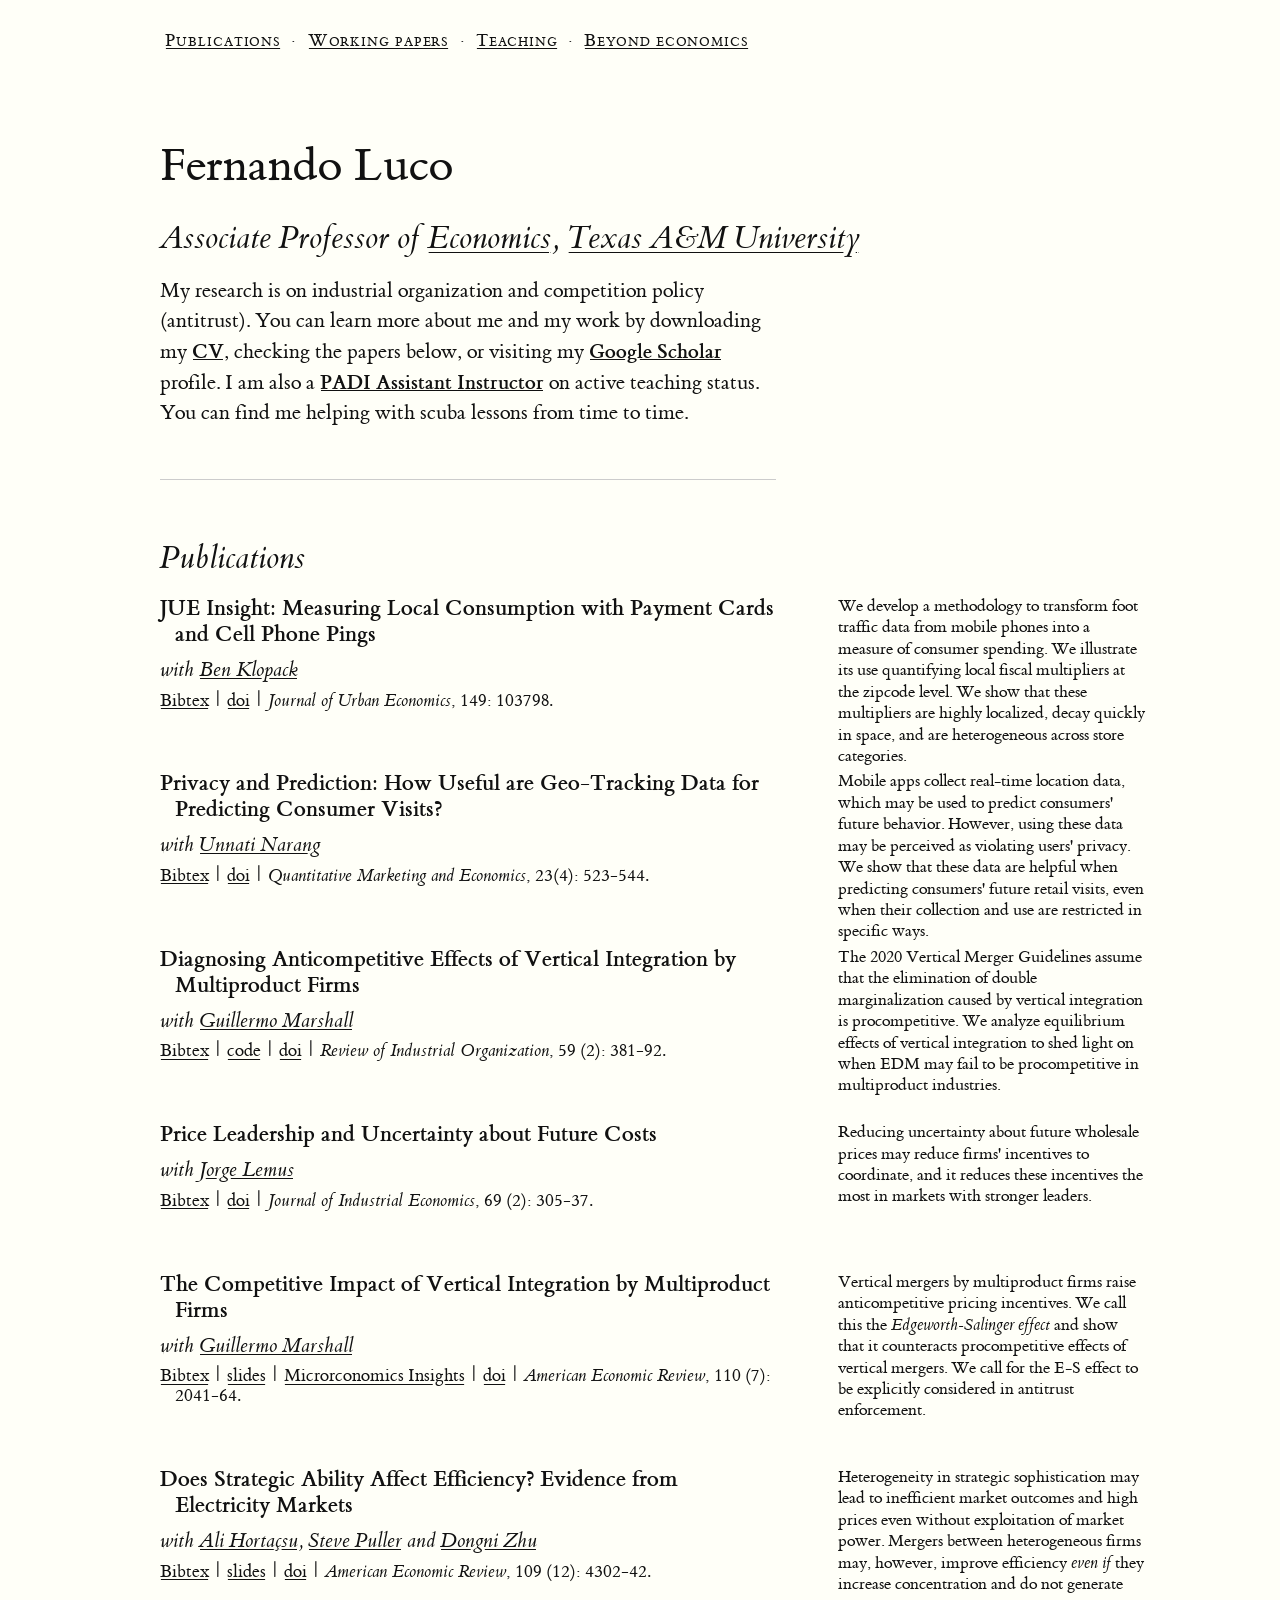
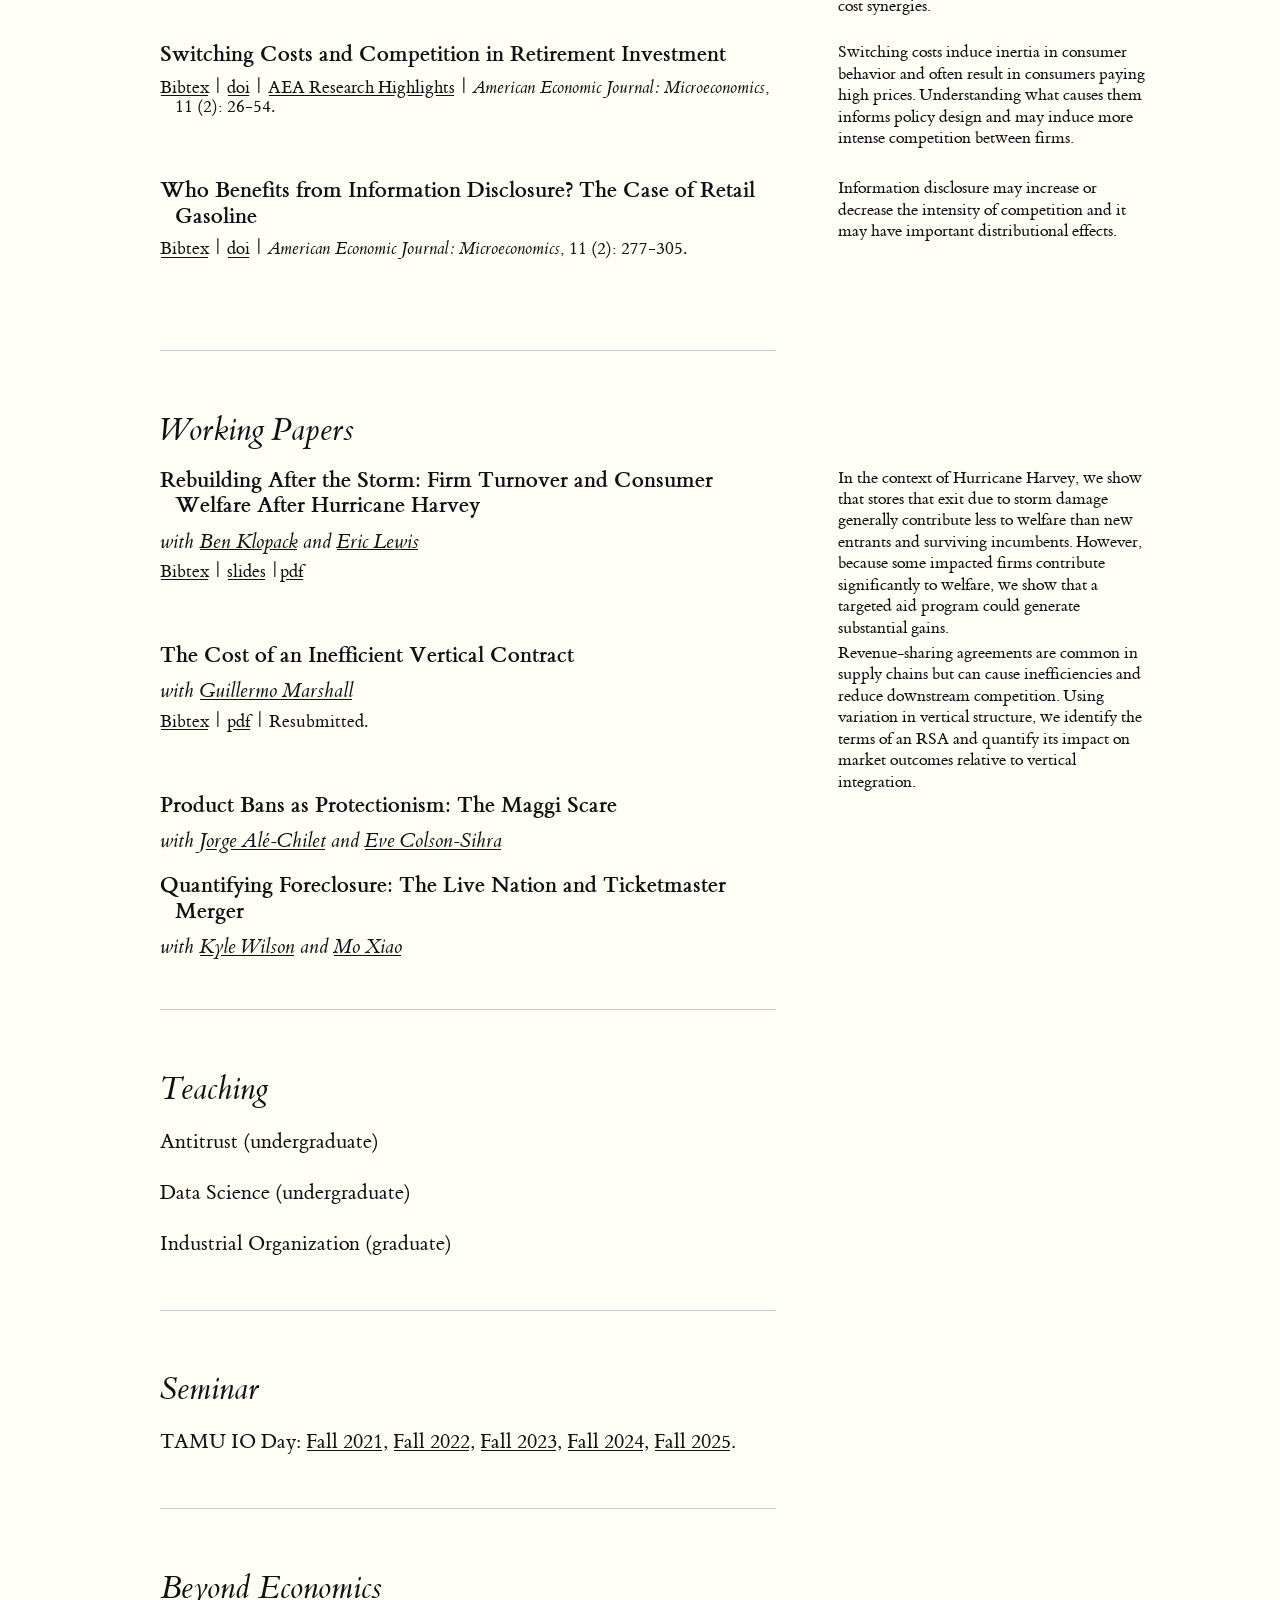
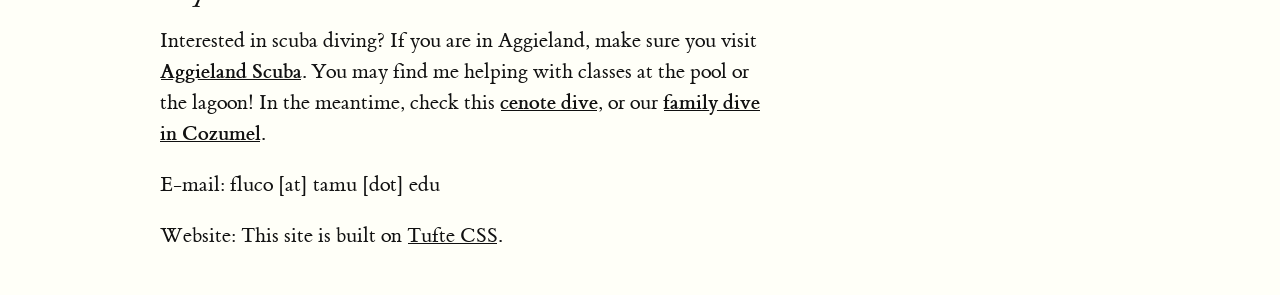
==== index.html @ df010495 "Changed CSS and layout for mobile" ====
<!doctype html>
<html lang="en">
  <head>
<!-- Google tag (gtag.js) -->
<script async src="https://www.googletagmanager.com/gtag/js?id=G-HPYVKCL534"></script>
  <script>
    window.dataLayer = window.dataLayer || [];
    function gtag(){dataLayer.push(arguments);}
    gtag('js', new Date());
    gtag('config', 'G-HPYVKCL534');
  </script>

  <link rel="stylesheet" href="tufte.css" type="text/css"/>
    <meta charset="utf-8">
    <meta name="viewport" content="width=device-width, initial-scale=1">
    <meta name="author" content="Fernando Luco">
    <meta name="description" content="Fernando Luco – Associate Professor of Economics at Texas A&M University. Research on industrial organization and antitrust.">
    <title>Fernando Luco</title>
  </head>
  <body>
    <nav>
      <a href="#publications">Publications</a> ·
      <a href="#working-papers">Working papers</a> ·
      <a href="#teaching">Teaching</a> ·
      <a href="#beyond-econ">Beyond economics</a>
    </nav>

    <section>

    <h1>Fernando Luco</h1>

	<h2>Associate Professor of <a href="https://econ.tamu.edu/" target="_blank">Economics</a>, <a href="https://www.tamu.edu/" target="_blank">Texas A&M University</a></h2>
<p>
		My research is on industrial organization and competition policy (antitrust). You can learn more about me and my work
by downloading my <a href="pdfs/Luco_cv.pdf" target = "_blank"><b>CV</b></a>, checking the papers below, or visiting
 my <a href = "https://scholar.google.com/citations?user=3PPlWd4AAAAJ&hl=en" target ="_blank"><b>Google Scholar</b></a> profile. I am also a <a href = "https://www.padi.com/" target ="_blank"><b>PADI Assistant Instructor</b></a> on active teaching status. You can find me helping with scuba lessons from time to time.
</p>
</section>

<hr>

<section id="publications">
<h2> Publications </h2>

<p>
    <label for="mn-jue" class="margin-toggle">&#8853;</label>
    <input type="checkbox" id="mn-jue" class="margin-toggle"/>
    <span class="marginnote">We develop a methodology to transform foot traffic data from mobile phones into a measure of consumer spending. We illustrate its use quantifying local fiscal multipliers at the zipcode level. We show that these multipliers are highly localized, decay quickly in space, and are heterogeneous across store categories.
    </span>
	<span class="papertitle"><strong>JUE Insight: Measuring Local Consumption with Payment Cards and Cell Phone Pings</strong></span>
	<span class="coauthors">with <a href="https://sites.google.com/view/benklopack/" target="_blank">Ben Klopack</a></span>
		<span class="paperdetails">
		<a href="pdfs/Luco.bib">Bibtex</a>
		| <a href="https://doi.org/10.1016/j.jue.2025.103798" target="_blank">doi</a>
		| <i>Journal of Urban Economics</i>, 149: 103798.
        </span>
</p>

<p>
        <label for="mn-privacy" class="margin-toggle">&#8853;</label>
        <input type="checkbox" id="mn-privacy" class="margin-toggle"/>
        <span class="marginnote">Mobile apps collect real-time location data, which may be used to predict consumers' future behavior. However, using these data may be perceived as violating users' privacy. We show that these data are helpful when predicting consumers' future retail visits, even when their collection and use are restricted in specific ways.
</span>
        <span class="papertitle"><strong>Privacy and Prediction: How Useful are Geo-Tracking Data for Predicting Consumer Visits?</strong></span>
	<span class="coauthors">with <a href="http://www.unnatinarang.com/" target="_blank">Unnati Narang</a></span>
	<span class="paperdetails">
			<a href="pdfs/Luco.bib">Bibtex</a>
			| <a href="https://doi.org/10.1007/s11129-025-09299-2" target="_blank">doi</a> | <i>Quantitative Marketing and Economics</i>, 23(4): 523-544.
        </span>
</p>

<p>
	<label for="mn-edm" class="margin-toggle">&#8853;</label>
	<input type="checkbox" id="mn-edm" class="margin-toggle"/>
	<span class="marginnote">The 2020 Vertical Merger Guidelines assume that the elimination of double marginalization caused by vertical integration is procompetitive. We analyze equilibrium effects of vertical integration to shed light on when EDM may fail to be procompetitive in multiproduct industries.</span>
	<span class="papertitle"><strong>Diagnosing Anticompetitive Effects of Vertical Integration by Multiproduct Firms</strong></span>
	<span class="coauthors">with <a href="https://g-marshall.github.io/" target="_blank">Guillermo Marshall</a></span>
	<span class="paperdetails">
    <a href="pdfs/Luco.bib">Bibtex</a>
	| <a href="pdfs/RIO_2021_MATLAB_code.zip" target="_blank">code</a>
	| <a href="https://doi.org/10.1007/s11151-021-09823-0" target="_blank">doi</a>
		| <i>Review of Industrial Organization</i>, 59 (2): 381-92.
	</span>
</p>

<p>
	<label for="mn-price" class="margin-toggle">&#8853;</label>
	<input type="checkbox" id="mn-price" class="margin-toggle"/>
	<span class="marginnote">Reducing uncertainty about future wholesale prices may reduce firms' incentives to coordinate, and it reduces these incentives the most
	in markets with stronger leaders.</span>
	<span class="papertitle"><strong>Price Leadership and Uncertainty about Future Costs</strong></span>
	<span class="coauthors">with <a href="https://sites.google.com/site/jorgelemuswebsite/" target="_blank">Jorge Lemus</a></span>
	<span class="paperdetails">
		<a href="pdfs/Luco.bib">Bibtex</a>
		| <a href="https://doi.org/10.1111/joie.12248" target="_blank">doi</a>
		| <i>Journal of Industrial Economics</i>, 69 (2): 305-37.
	</span>
</p>

<p>
	<label for="mn-vertical" class="margin-toggle">&#8853;</label>
	<input type="checkbox" id="mn-vertical" class="margin-toggle"/>
	<span class="marginnote">Vertical mergers by multiproduct firms raise anticompetitive pricing incentives. We call this the <i>Edgeworth-Salinger effect</i> and show
	that it counteracts procompetitive effects of vertical mergers. We call for the E-S effect to be explicitly considered in antitrust enforcement.</span>
	<span class="papertitle"><strong>The Competitive Impact of Vertical Integration by Multiproduct Firms</strong></span>
	<span class="coauthors">with <a href="https://g-marshall.github.io/" target="_blank">Guillermo Marshall</a></span>
	<span class="paperdetails">
		<a href="pdfs/Luco.bib">Bibtex</a>
		| <a href="pdfs/Luco_Marshall_2020_slides.pdf" target="_blank">slides</a>
		| <a href="https://microeconomicinsights.org/effects-of-vertical-mergers-on-competition-evidence-from-the-carbonated-drinks-industry/" target="_blank">Microrconomics Insights</a>
		| <a href="https://doi.org/10.1257/aer.20180071" target="_blank">doi</a>
		| <i>American Economic Review</i>, 110 (7): 2041-64.
	</span>
</p>

<p>
        <label for="mn-strategic" class="margin-toggle">&#8853;</label>
        <input type="checkbox" id="mn-strategic" class="margin-toggle"/>
        <span class="marginnote">Heterogeneity in strategic sophistication may lead to inefficient market outcomes and high prices even without exploitation of market power.
	Mergers between heterogeneous firms may, however, improve efficiency <i>even if</i> they increase concentration and do not generate cost synergies.</span>
        <span class="papertitle"><strong>Does Strategic Ability Affect Efficiency? Evidence from Electricity Markets</strong></span>
	<span class="coauthors">with <a href="http://home.uchicago.edu/hortacsu/" target="_blank">Ali Horta&ccedil;su</a>,
	<a href="https://sites.google.com/site/stevepuller/" target="_blank">Steve Puller</a> and
	<a href="https://dongnizhu.weebly.com/" target="_blank">Dongni Zhu</a></span>
        <span class="paperdetails">
		<a href="pdfs/Luco.bib">Bibtex</a>
	 | <a href="pdfs/HLPZ_2019_slides.pdf" target="_blank">slides</a>
         | <a href="https://doi.org/10.1257/aer.20172015" target="_blank">doi</a>
         | <i>American Economic Review</i>, 109 (12): 4302-42.
        </span>
</p>

<p>
        <label for="mn-switching" class="margin-toggle">&#8853;</label>
        <input type="checkbox" id="mn-switching" class="margin-toggle"/>
        <span class="marginnote">Switching costs induce inertia in consumer behavior and often result in consumers paying high prices. Understanding what causes them
	informs policy design and may induce more intense competition between firms.</span>
        <span class="papertitle"><strong>Switching Costs and Competition in Retirement Investment</strong></span>
        <span class="paperdetails">
		<a href="pdfs/Luco.bib">Bibtex</a>
               | <a href="https://doi.org/10.1257/mic.20160332" target="_blank">doi</a>
		| <a href="https://www.aeaweb.org/research/chile-pension-fund-switching-cost" target="_blank">AEA Research Highlights</a>
                | <i>American Economic Journal: Microeconomics</i>, 11 (2): 26-54.
        </span>
</p>

<p>
        <label for="mn-info" class="margin-toggle">&#8853;</label>
        <input type="checkbox" id="mn-info" class="margin-toggle"/>
        <span class="marginnote">Information disclosure may increase or decrease the intensity of competition and it may have important distributional effects.</span>
        <span class="papertitle"><strong>Who Benefits from Information Disclosure? The Case of Retail Gasoline</strong></span>
        <span class="paperdetails">
		<a href="pdfs/Luco.bib">Bibtex</a>
                | <a href="https://doi.org/10.1257/mic.20170110" target="_blank">doi</a>
                | <i>American Economic Journal: Microeconomics</i>, 11 (2): 277-305.
        </span>
</p>
</section>

<hr>

<section id="working-papers">
<h2> Working Papers </h2>

<p>
<label for="mn-harvey" class="margin-toggle">&#8853;</label>
<input type="checkbox" id="mn-harvey" class="margin-toggle"/>
<span class="marginnote">In the context of Hurricane Harvey, we show that stores that exit due to storm damage generally contribute less to welfare than new entrants and surviving incumbents. However, because some impacted firms contribute significantly to welfare, we show that a targeted aid program could generate substantial gains.
    </span>
        <span class="papertitle"><strong>Rebuilding After the Storm: Firm Turnover and Consumer Welfare After Hurricane Harvey</strong></span>
	<span class="coauthors">with <a href="https://sites.google.com/view/benklopack/" target="_blank">Ben Klopack</a> and
	<a href="https://sites.google.com/site/erickylelewis/home" target="_blank">Eric Lewis</a></span>
	<span class="paperdetails">
		<a href="pdfs/Luco.bib">Bibtex</a>
				 | <a href="pdfs/Harvey60min.pdf" target="_blank">slides</a>
         |<a href="pdfs/Klopack_Lewis_Luco_2024.pdf" target="_blank">pdf</a>
        </span>
</p>


<p>
    <label for="mn-rsa" class="margin-toggle">&#8853;</label>
    <input type="checkbox" id="mn-rsa" class="margin-toggle"/>
    <span class="marginnote">Revenue-sharing agreements are common in supply chains but can cause inefficiencies and reduce downstream competition. Using variation in vertical structure, we identify the terms of an RSA and quantify its impact on market outcomes relative to vertical integration.
    </span>
	<span class="papertitle"><strong>The Cost of an Inefficient Vertical Contract</strong></span>
	<span class="coauthors">with <a href="https://g-marshall.github.io/" target="_blank">Guillermo Marshall</a></span>
		<span class="paperdetails">
		<a href="pdfs/Luco.bib">Bibtex</a>
			| <a href="pdfs/Luco_Marshall_2026.pdf" target="_blank">pdf</a> | Resubmitted.
		</span>
</p>

<p>
        <span class="papertitle"><strong>Product Bans as Protectionism: The Maggi Scare</strong></span>
	<span class="coauthors">with <a href="https://sites.google.com/site/jorgealechilet/" target="_blank">Jorge Alé-Chilet</a> and
	<a href="https://sites.google.com/view/evecolsonsihra/" target="_blank">Eve Colson-Sihra</a></span>
</p>

<p>
        <span class="papertitle"><strong>Quantifying Foreclosure: The Live Nation and Ticketmaster Merger</strong></span>
        <span class="coauthors">with <a href="https://sites.google.com/view/kyle-wilson" target="_blank">Kyle Wilson</a> and
        <a href="https://sites.google.com/view/moxiao" target="_blank">Mo Xiao</a></span>
</p>
</section>

<hr>

<section id="teaching">
<h2>Teaching</h2>
<p>Antitrust (undergraduate)</p>
<p>Data Science (undergraduate)</p>
<p>Industrial Organization (graduate)</p>
</section>

<hr>

<section>
<h2>Seminar</h2>
<p>TAMU IO Day: <a href="pdfs/TAMU_IO_Day_2021.pdf" target="_blank">Fall 2021</a>, <a href="pdfs/TAMU_IO_Day_2022.pdf" target="_blank">Fall 2022</a>, <a href="pdfs/TAMU_IO_Day_2023.pdf" target="_blank">Fall 2023</a>, <a href="pdfs/TAMU_IO_Day_2024.pdf" target="_blank">Fall 2024</a>, <a href="pdfs/TAMU_IO_Day_2025.pdf" target="_blank">Fall 2025</a>.
</p>
</section>

<hr>

<section id="beyond-econ">
<h2>Beyond Economics</h2>
<p>Interested in scuba diving? If you are in Aggieland, make sure you visit <a href = "https://www.aggielandscuba.com/" target ="_blank"><b>Aggieland Scuba</b></a>. You may find me helping with classes at the pool or the lagoon! In the meantime, check this <a href = "https://www.instagram.com/p/C9qJy2wSMTT/?img_index=1" target ="_blank"><b>cenote dive</b></a>, or our <a href = "https://www.instagram.com/p/C9YQ4NVSZi-/?img_index=1" target ="_blank"><b>family dive in Cozumel</b></a>.
</p>
<p>E-mail: fluco [at] tamu [dot] edu</p>
<p>Website: This site is built on <a href="https://edwardtufte.github.io/tufte-css/" target="_blank">Tufte CSS</a>.</p>
</section>

  </body>
</html>
---- tufte.css ----
@charset "UTF-8";

/* Import ET Book styles
   adapted from https://github.com/edwardtufte/et-book/blob/gh-pages/et-book.css */

@font-face {
    font-family: "et-book";
    src: url("et-book/et-book-roman-line-figures/et-book-roman-line-figures.eot");
    src: url("et-book/et-book-roman-line-figures/et-book-roman-line-figures.eot?#iefix") format("embedded-opentype"), url("et-book/et-book-roman-line-figures/et-book-roman-line-figures.woff") format("woff"), url("et-book/et-book-roman-line-figures/et-book-roman-line-figures.ttf") format("truetype"), url("et-book/et-book-roman-line-figures/et-book-roman-line-figures.svg#etbookromanosf") format("svg");
    font-weight: normal;
    font-style: normal;
    font-display: swap;
}

@font-face {
    font-family: "et-book";
    src: url("et-book/et-book-display-italic-old-style-figures/et-book-display-italic-old-style-figures.eot");
    src: url("et-book/et-book-display-italic-old-style-figures/et-book-display-italic-old-style-figures.eot?#iefix") format("embedded-opentype"), url("et-book/et-book-display-italic-old-style-figures/et-book-display-italic-old-style-figures.woff") format("woff"), url("et-book/et-book-display-italic-old-style-figures/et-book-display-italic-old-style-figures.ttf") format("truetype"), url("et-book/et-book-display-italic-old-style-figures/et-book-display-italic-old-style-figures.svg#etbookromanosf") format("svg");
    font-weight: normal;
    font-style: italic;
    font-display: swap;
}

@font-face {
    font-family: "et-book";
    src: url("et-book/et-book-bold-line-figures/et-book-bold-line-figures.eot");
    src: url("et-book/et-book-bold-line-figures/et-book-bold-line-figures.eot?#iefix") format("embedded-opentype"), url("et-book/et-book-bold-line-figures/et-book-bold-line-figures.woff") format("woff"), url("et-book/et-book-bold-line-figures/et-book-bold-line-figures.ttf") format("truetype"), url("et-book/et-book-bold-line-figures/et-book-bold-line-figures.svg#etbookromanosf") format("svg");
    font-weight: bold;
    font-style: normal;
    font-display: swap;
}

@font-face {
    font-family: "et-book-roman-old-style";
    src: url("et-book/et-book-roman-old-style-figures/et-book-roman-old-style-figures.eot");
    src: url("et-book/et-book-roman-old-style-figures/et-book-roman-old-style-figures.eot?#iefix") format("embedded-opentype"), url("et-book/et-book-roman-old-style-figures/et-book-roman-old-style-figures.woff") format("woff"), url("et-book/et-book-roman-old-style-figures/et-book-roman-old-style-figures.ttf") format("truetype"), url("et-book/et-book-roman-old-style-figures/et-book-roman-old-style-figures.svg#etbookromanosf") format("svg");
    font-weight: normal;
    font-style: normal;
    font-display: swap;
}

/* Tufte CSS styles */
html {
    font-size: 15px;
}

/* Navigation */
nav {
    font-variant: small-caps;
    font-size: 1.2rem;
    letter-spacing: 0.05em;
    margin-top: 2rem;
    padding-bottom: 1rem;
}

nav a {
    margin-right: 0.3em;
    margin-left: 0.3em;
}

body {
    width: 87.5%;
    margin-left: auto;
    margin-right: auto;
    padding-left: 12.5%;
    font-family: et-book, Palatino, "Palatino Linotype", "Palatino LT STD", "Book Antiqua", Georgia, serif;
    background-color: #fffff8;
    color: #111111;
    max-width: 1400px;
    counter-reset: sidenote-counter; 
}

h1 {
    font-weight: 400;
    margin-top: 4rem;
    margin-bottom: 1.5rem;
    font-size: 3.2rem;
    line-height: 1; 
}

h2 {
    font-style: italic;
    font-weight: 400;
    margin-top: 2.1rem;
    margin-bottom: 1.4rem;
    font-size: 2.2rem;
    line-height: 1; 
}

h3 {
    font-style: italic;
    font-weight: 400;
    font-size: 2rem;
    margin-top: 2rem;
    margin-bottom: 1.4rem;
    line-height: 1; 
}

hr {
    display: block;
    height: 1px;
    width: 55%;
    border: 0;
    border-top: 1px solid #ccc;
    margin: 1em 0;
    padding: 0; 
}

p.subtitle {
    font-style: italic;
    margin-top: 1rem;
    margin-bottom: 1rem;
    font-size: 1.8rem;
    display: block;
    line-height: 1; 
}

.papertitle{
	font-family: et-book, libertine, serif;
    margin-top: 0rem;
    margin-bottom: 0.7rem;
    font-size: 1.5rem;
    display: block;
    line-height: 1.1; 
    text-indent: -1rem;
	margin-left: 1rem;
}

.coauthors{
	font-family: et-book, libertine, serif;
	font-style: italic;
    margin-top: 0rem;
    margin-bottom: 0.7rem;
    display: block;
    line-height: 1.1; 
    text-indent: -1rem;
	margin-left: 1rem;
}

.miniabstract{
	font-family: et-book, libertine, serif;
	font-style: italic;
    margin-top: 0rem;
    margin-bottom: 1rem;
    display: block;
    line-height: 1.1; 
    text-indent: -1rem;
	margin-left: 1rem;
}

.paperdetails{
	font-style: et-book, roman, serif;
	font-size: 1.2rem;
    margin-top: 0rem;
    margin-bottom: 4rem;
    display: block;
    line-height: 1.1;
    text-indent: -1rem;
	margin-left: 1rem;
}

.noline {
	line-height: 0.01;
    margin-top: 0;
    margin-bottom: 0;
    margin: 0;
    padding: 0; 
    border: 0;
    border-top: 0;
}

.numeral {
    font-family: et-book-roman-old-style; 
}

.danger {
    color: red; 
}

article {
    padding: 5rem 0rem; 
}

section {
    padding-top: 1rem;
    padding-bottom: 1rem; 
}

p,
ol,
ul {
    font-size: 1.4rem;
    line-height: 2rem; 
}

p {
    margin-top: 1.4rem;
    margin-bottom: 1.4rem;
    padding-right: 0;
    vertical-align: baseline; 
}

/* Chapter Epigraphs */
div.epigraph {
    margin: 5em 0; 
}

div.epigraph > blockquote {
    margin-top: 3em;
    margin-bottom: 3em; 
}

div.epigraph > blockquote,
div.epigraph > blockquote > p {
    font-style: italic; 
}

div.epigraph > blockquote > footer {
    font-style: normal; 
}

div.epigraph > blockquote > footer > cite {
    font-style: italic; 
}
/* end chapter epigraphs styles */

blockquote {
    font-size: 1.4rem; 
}

blockquote p {
    width: 55%;
    margin-right: 40px; 
}

blockquote footer {
    width: 55%;
    font-size: 1.1rem;
    text-align: right; 
}

section > p,
section > footer,
section > table {
    width: 55%; 
}

/* 50 + 5 == 55, to be the same width as paragraph */
section > ol,
section > ul {
    width: 50%;
    -webkit-padding-start: 5%; 
}

li:not(:first-child) {
    margin-top: 0.25rem; 
}

figure {
    padding: 0;
    border: 0;
    font-size: 100%;
    font: inherit;
    vertical-align: baseline;
    max-width: 55%;
    -webkit-margin-start: 0;
    -webkit-margin-end: 0;
    margin: 0 0 3em 0; 
}

figcaption {
    float: right;
    clear: right;
    margin-top: 0;
    margin-bottom: 0;
    font-size: 1.1rem;
    line-height: 1.6;
    vertical-align: baseline;
    position: relative;
    max-width: 40%; 
}

figure.fullwidth figcaption {
    margin-right: 24%; 
}

/* Links: replicate underline that clears descenders */
a:link,
a:visited {
    color: inherit; 
}

.no-tufte-underline:link {
    background: unset;
    text-shadow: unset;
}

a:link, .tufte-underline, .hover-tufte-underline:hover {
    text-decoration: none;
    background: -webkit-linear-gradient(#fffff8, #fffff8), -webkit-linear-gradient(#fffff8, #fffff8), -webkit-linear-gradient(currentColor, currentColor);
    background: linear-gradient(#fffff8, #fffff8), linear-gradient(#fffff8, #fffff8), linear-gradient(currentColor, currentColor);
    -webkit-background-size: 0.05em 1px, 0.05em 1px, 1px 1px;
    -moz-background-size: 0.05em 1px, 0.05em 1px, 1px 1px;
    background-size: 0.05em 1px, 0.05em 1px, 1px 1px;
    background-repeat: no-repeat, no-repeat, repeat-x;
    text-shadow: 0.03em 0 #fffff8, -0.03em 0 #fffff8, 0 0.03em #fffff8, 0 -0.03em #fffff8, 0.06em 0 #fffff8, -0.06em 0 #fffff8, 0.09em 0 #fffff8, -0.09em 0 #fffff8, 0.12em 0 #fffff8, -0.12em 0 #fffff8, 0.15em 0 #fffff8, -0.15em 0 #fffff8;
    background-position: 0% 93%, 100% 93%, 0% 93%; 
}

@media screen and (-webkit-min-device-pixel-ratio: 0) {
    a:link, .tufte-underline, .hover-tufte-underline:hover {
        background-position-y: 87%, 87%, 87%;
    }
}

a:link::selection,
a:link::-moz-selection {
    text-shadow: 0.03em 0 #b4d5fe, -0.03em 0 #b4d5fe, 0 0.03em #b4d5fe, 0 -0.03em #b4d5fe, 0.06em 0 #b4d5fe, -0.06em 0 #b4d5fe, 0.09em 0 #b4d5fe, -0.09em 0 #b4d5fe, 0.12em 0 #b4d5fe, -0.12em 0 #b4d5fe, 0.15em 0 #b4d5fe, -0.15em 0 #b4d5fe;
    background: #b4d5fe;
}

/* Link hover state */
a:hover {
    color: #a00000;
}

/* Sidenotes, margin notes, figures, captions */
img {
    max-width: 100%; 
}

.sidenote,
.marginnote {
    float: right;
    clear: right;
    margin-right: -60%;
    width: 50%;
    margin-top: 0;
    margin-bottom: 0;
    font-size: 1.1rem;
    line-height: 1.3;
    vertical-align: baseline;
    position: relative; 
}

.sidenote-number {
    counter-increment: sidenote-counter; 
}

.sidenote-number:after,
.sidenote:before {
    font-family: et-book-roman-old-style;
    position: relative;
    vertical-align: baseline; 
}

.sidenote-number:after {
    content: counter(sidenote-counter);
    font-size: 1rem;
    top: -0.5rem;
    left: 0.1rem; 
}

.sidenote:before {
    content: counter(sidenote-counter) " ";
    font-size: 1rem;
    top: -0.5rem; 
}

blockquote .sidenote,
blockquote .marginnote {
    margin-right: -82%;
    min-width: 59%;
    text-align: left; 
}

div.fullwidth,
table.fullwidth {
    width: 100%; 
}

div.table-wrapper {
    overflow-x: auto;
    font-family: "Trebuchet MS", "Gill Sans", "Gill Sans MT", sans-serif; 
}

.sans {
    font-family: "Gill Sans", "Gill Sans MT", Calibri, sans-serif;
    letter-spacing: .03em; 
}

code, pre > code {
    font-family: Consolas, "Liberation Mono", Menlo, Courier, monospace;
    font-size: 1.0rem;
    line-height: 1.42;
    -webkit-text-size-adjust: 100%; /* Prevent adjustments of font size after orientation changes in iOS. See https://github.com/edwardtufte/tufte-css/issues/81#issuecomment-261953409 */
}

.sans > code {
    font-size: 1.2rem; 
}

h1 > code,
h2 > code,
h3 > code {
    font-size: 0.80em; 
}

.marginnote > code,
.sidenote > code {
    font-size: 1rem; 
}

pre > code {
    font-size: 0.9rem;
    width: 52.5%;
    margin-left: 2.5%;
    overflow-x: auto;
    display: block;
}

pre.fullwidth > code {
    width: 90%; 
}

.fullwidth {
    max-width: 90%;
    clear:both; 
}

span.newthought {
    font-variant: small-caps;
    font-size: 1.2em; 
}

input.margin-toggle {
    display: none; 
}

label.sidenote-number {
    display: inline; 
}

label.margin-toggle:not(.sidenote-number) {
    display: none;
}

label.margin-toggle {
    color: #a00000;
    cursor: pointer;
}

.iframe-wrapper {
    position: relative;
    padding-bottom: 56.25%; /* 16:9 */
    padding-top: 25px;
    height: 0; 
}

.iframe-wrapper iframe {
    position: absolute;
    top: 0;
    left: 0;
    width: 100%;
    height: 100%; 
}

@media (max-width: 760px) {
    body {
        width: 84%;
        padding-left: 8%;
        padding-right: 8%; 
    }
    
    hr,
    section > p,
    section > footer,
    section > table {
        width: 100%; 
    }
    
    pre > code {
        width: 97%; 
    }

    section > ol {
        width: 90%; 
    }

    section > ul {
        width: 90%; 
    }

    figure {
        max-width: 90%; 
    }
    
    figcaption,
    figure.fullwidth figcaption {
        margin-right: 0%;
        max-width: none; 
    }
    
    blockquote {
        margin-left: 1.5em;
        margin-right: 0em; 
    }

    blockquote p,
    blockquote footer {
        width: 100%; 
    }
    
    label.margin-toggle:not(.sidenote-number) {
        display: inline;
    }

    .sidenote,
    .marginnote {
        display: none;
    }

    .margin-toggle:checked + .sidenote,
    .margin-toggle:checked + .marginnote {
        display: block;
        float: left;
        left: 1rem;
        clear: both;
        width: 95%;
        margin: 1rem 2.5%;
        vertical-align: baseline;
        position: relative;
    }

    label {
        cursor: pointer;
    }

    /* Reorder toggle below paper details on mobile */
    section#publications > p,
    section#working-papers > p {
        display: flex;
        flex-wrap: wrap;
    }

    section#publications > p > label.margin-toggle,
    section#working-papers > p > label.margin-toggle {
        order: 10;
    }

    section#publications > p > input.margin-toggle,
    section#working-papers > p > input.margin-toggle {
        order: 11;
    }

    section#publications > p > .marginnote,
    section#working-papers > p > .marginnote {
        order: 12;
    }

    section#publications > p > .papertitle,
    section#publications > p > .coauthors,
    section#publications > p > .paperdetails,
    section#working-papers > p > .papertitle,
    section#working-papers > p > .coauthors,
    section#working-papers > p > .paperdetails {
        order: 1;
        flex-basis: 100%;
    }

    div.table-wrapper,
    table {
        width: 85%; 
    }
    
    img {
        width: 100%;
    } 
}
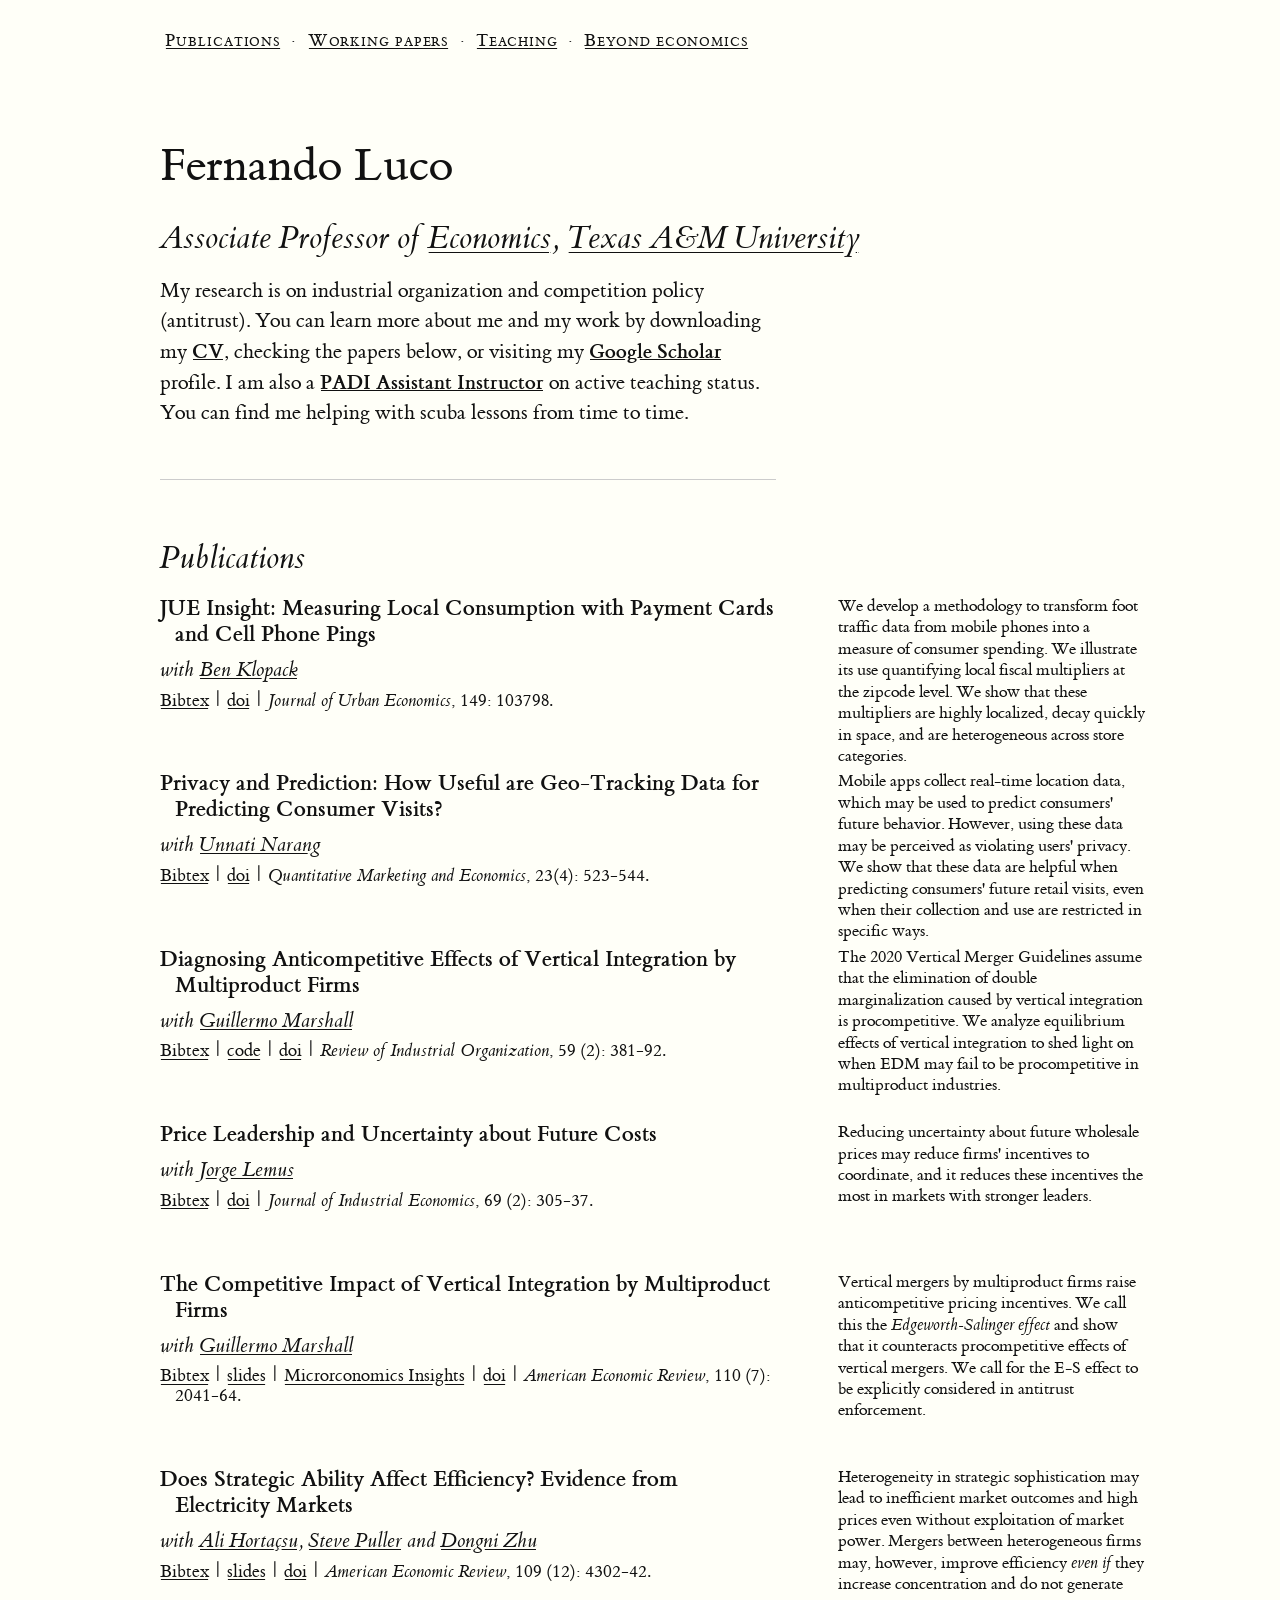
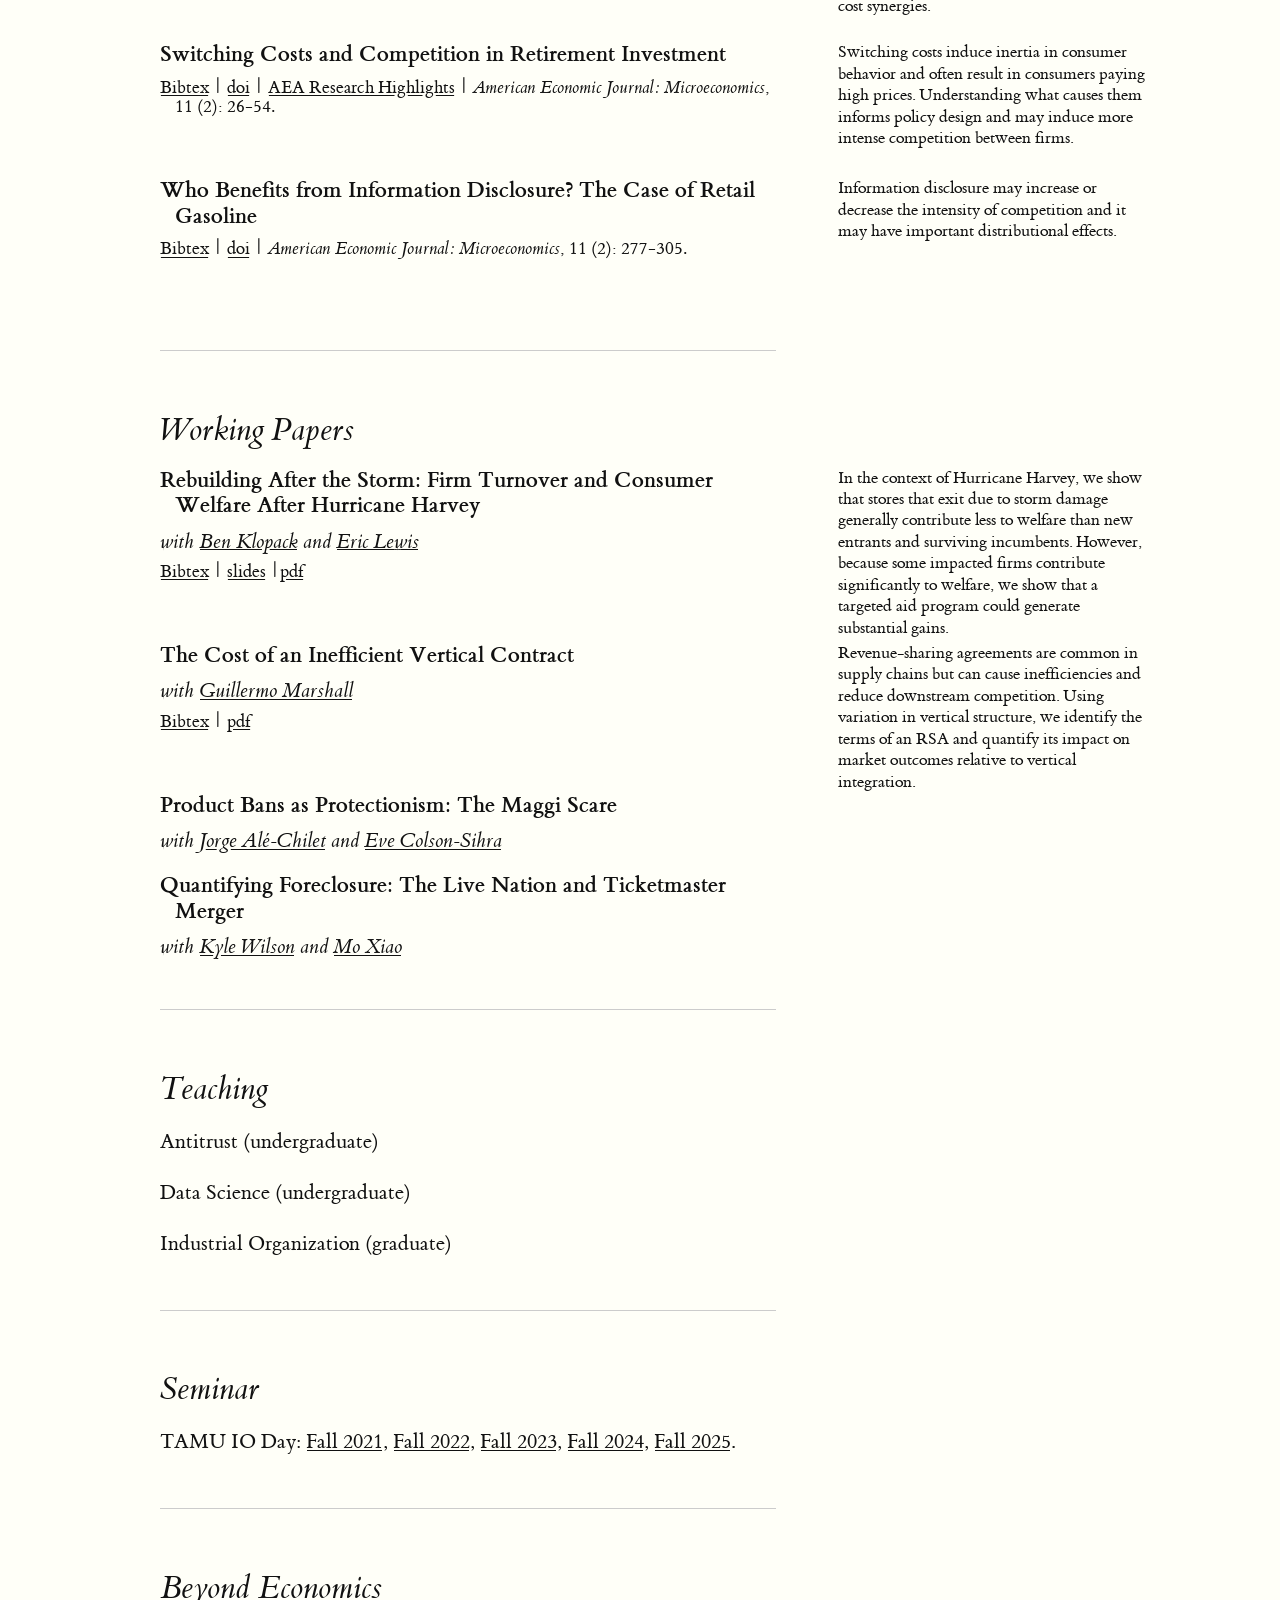
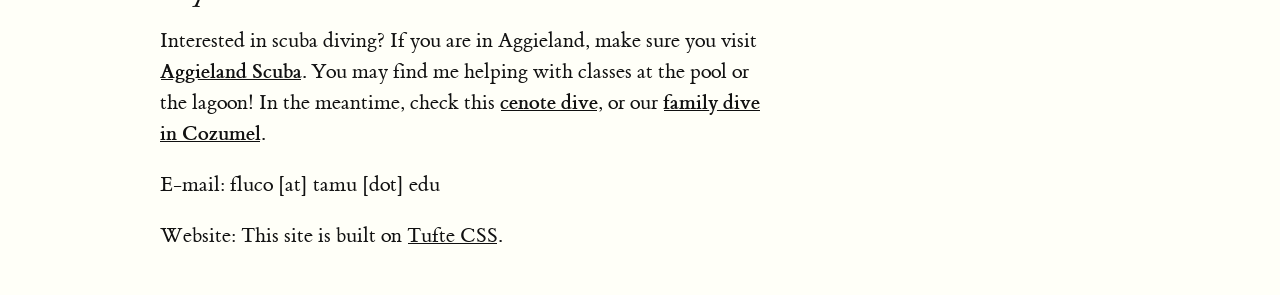
==== commit 79350cda: "fixed error" ====
--- a/index.html
+++ b/index.html
@@ -187,7 +187,7 @@
 	<span class="coauthors">with <a href="https://g-marshall.github.io/" target="_blank">Guillermo Marshall</a></span>
 		<span class="paperdetails">
 		<a href="pdfs/Luco.bib">Bibtex</a>
-			| <a href="pdfs/Luco_Marshall_2026.pdf" target="_blank">pdf</a> | Resubmitted.
+			| <a href="pdfs/Luco_Marshall_2026.pdf" target="_blank">pdf</a> 
 		</span>
 </p>
 
--- a/tufte.css
+++ b/tufte.css
@@ -568,6 +568,18 @@
         flex-basis: 100%;
     }
 
+    /* Reduce gap between paper details and toggle label */
+    section#publications > p > .paperdetails,
+    section#working-papers > p > .paperdetails {
+        margin-bottom: 0.3rem;
+    }
+
+    /* Increase gap between each paper block (toggle included) and the next */
+    section#publications > p,
+    section#working-papers > p {
+        margin-bottom: 3rem;
+    }
+
     div.table-wrapper,
     table {
         width: 85%; 
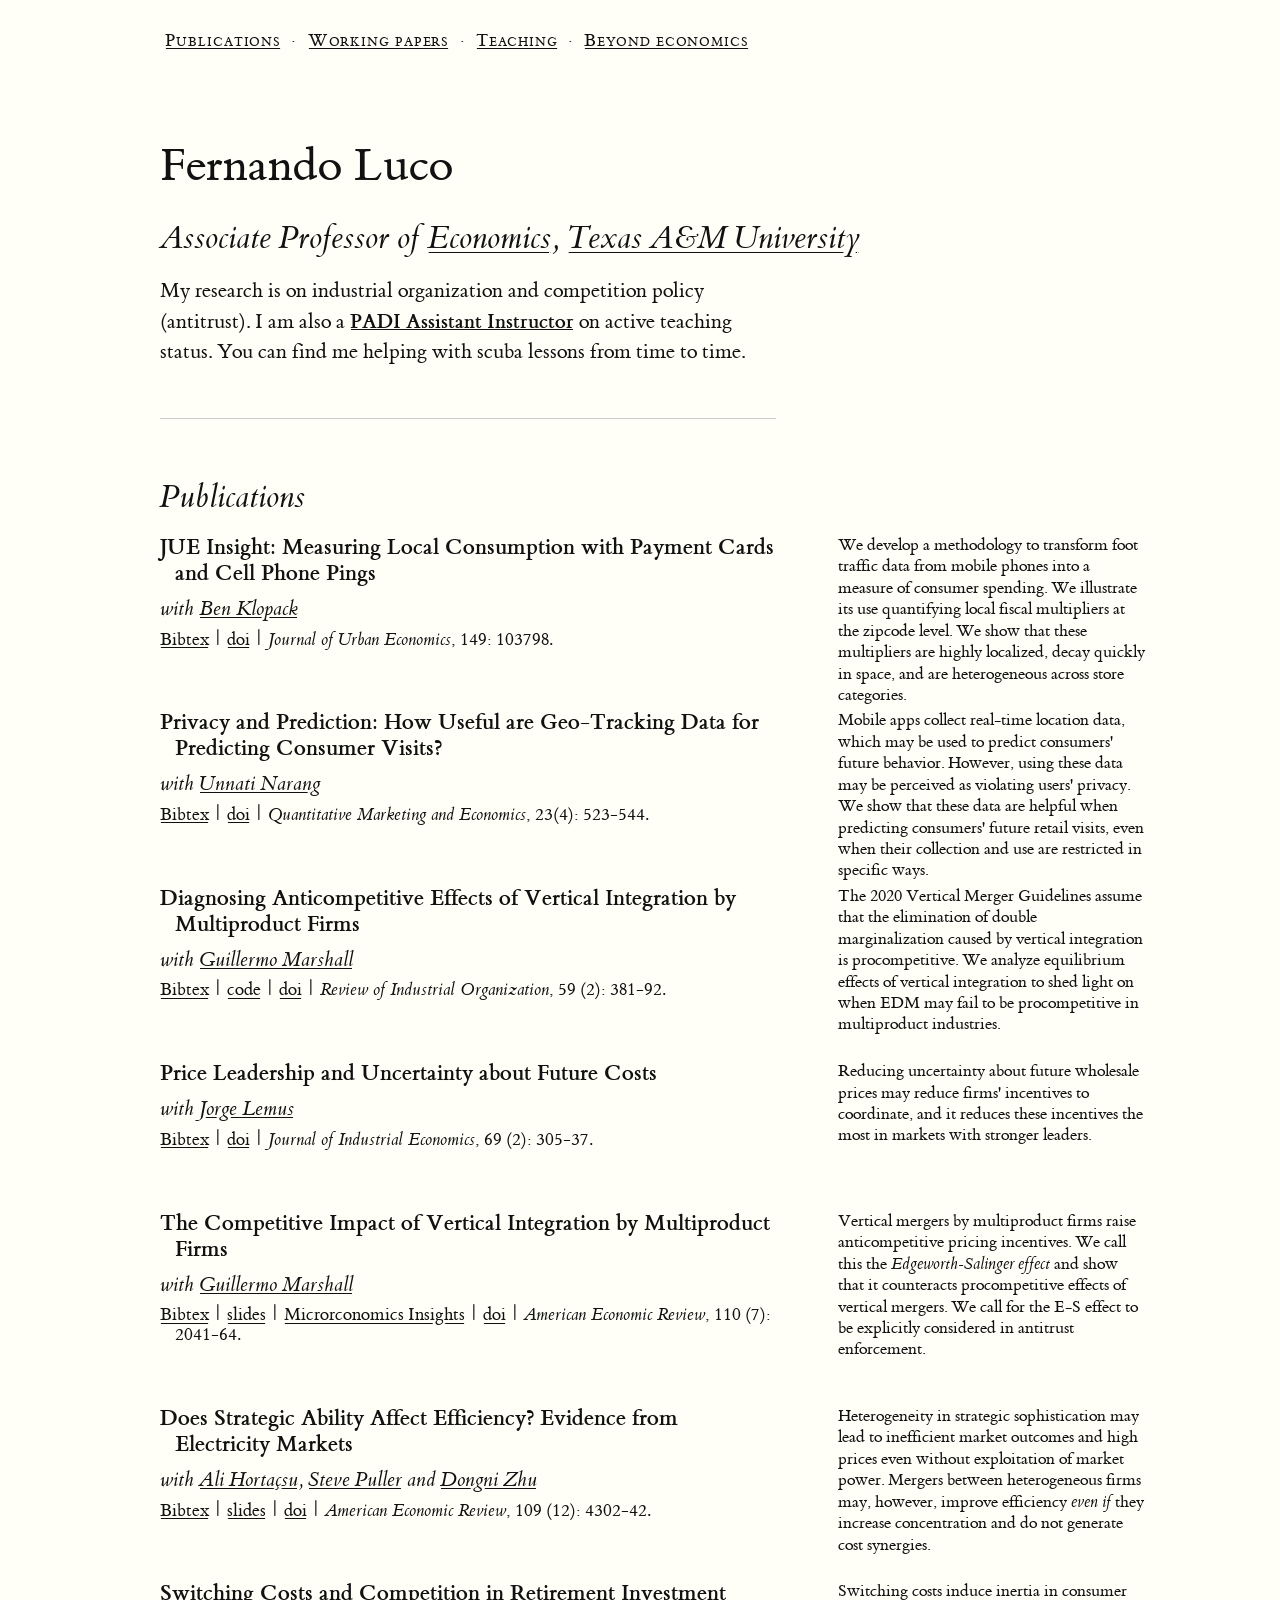
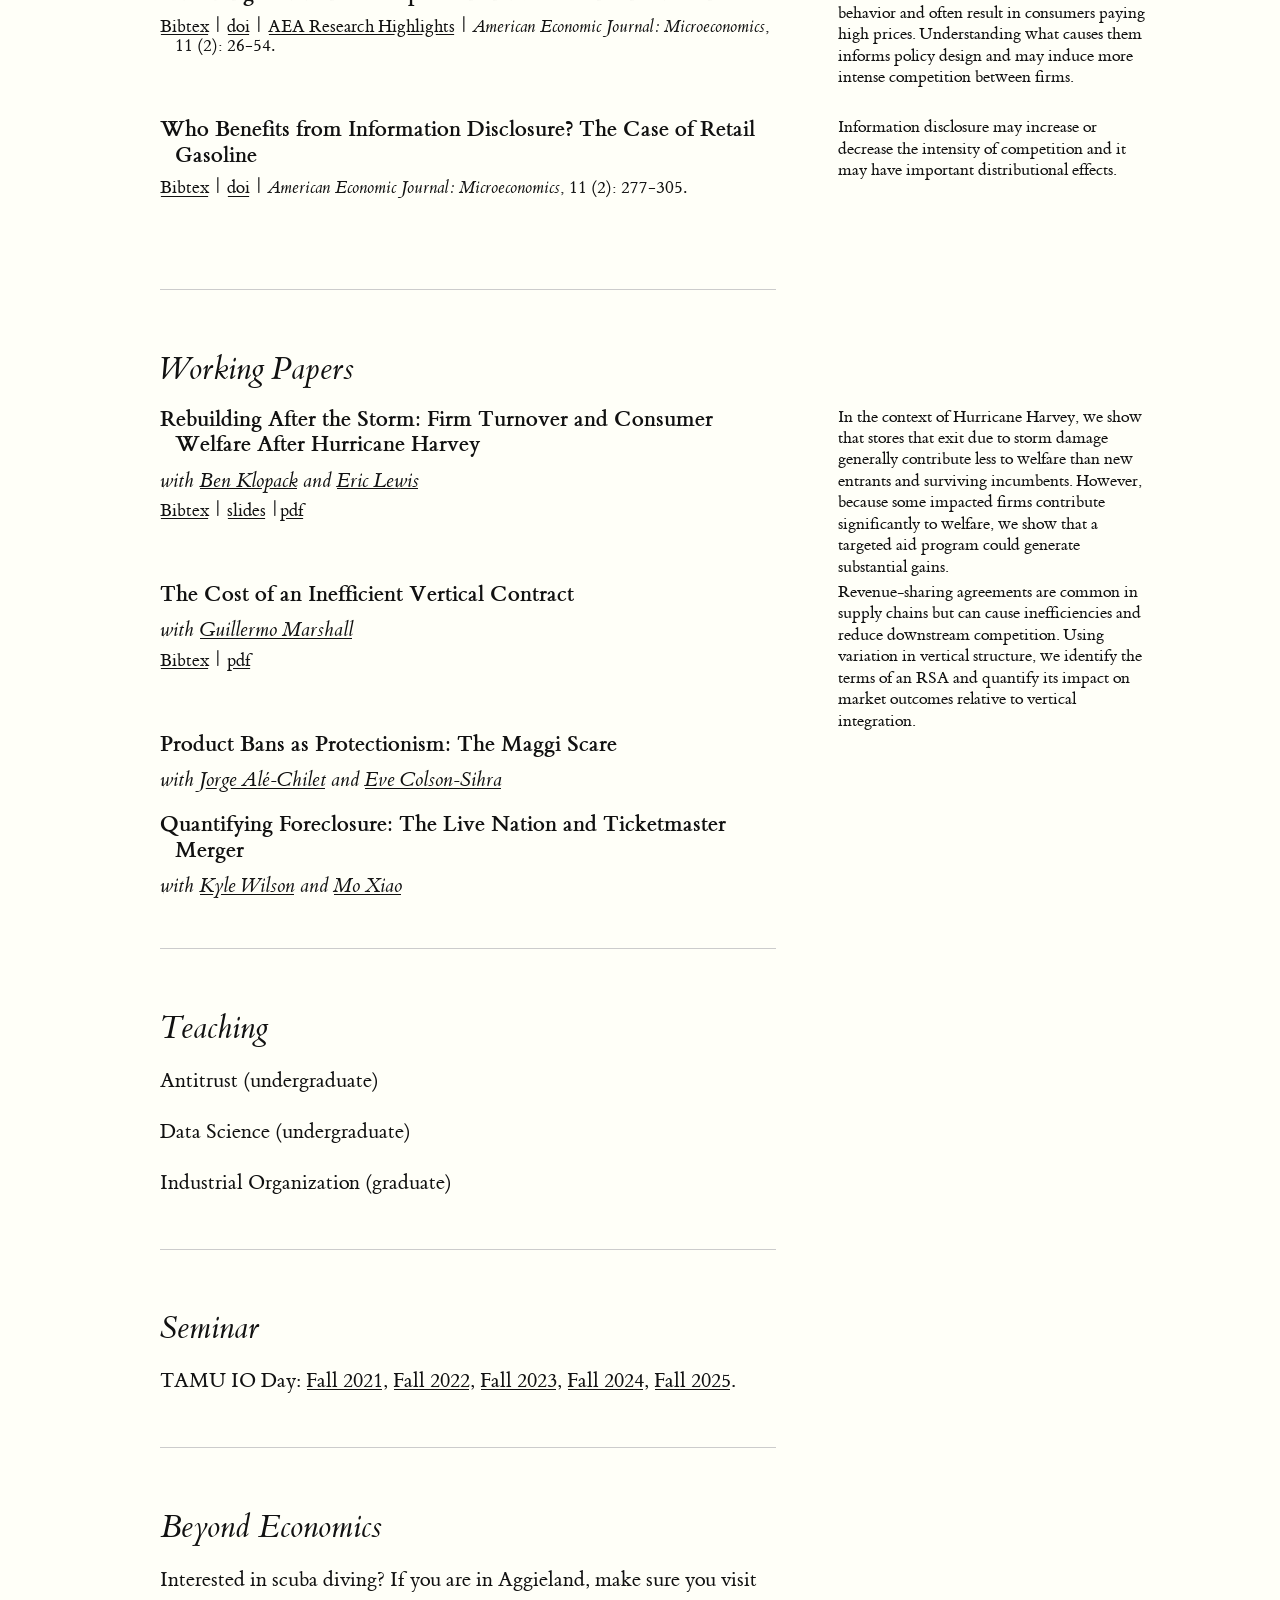
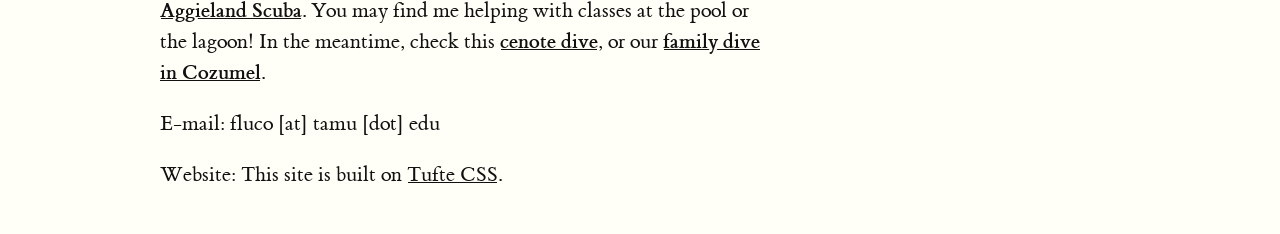
==== commit 570bfb57: "fixed typo" ====
--- a/index.html
+++ b/index.html
@@ -31,9 +31,9 @@
 
 	<h2>Associate Professor of <a href="https://econ.tamu.edu/" target="_blank">Economics</a>, <a href="https://www.tamu.edu/" target="_blank">Texas A&M University</a></h2>
 <p>
-		My research is on industrial organization and competition policy (antitrust). You can learn more about me and my work
+		My research is on industrial organization and competition policy (antitrust). <!--You can learn more about me and my work
 by downloading my <a href="pdfs/Luco_cv.pdf" target = "_blank"><b>CV</b></a>, checking the papers below, or visiting
- my <a href = "https://scholar.google.com/citations?user=3PPlWd4AAAAJ&hl=en" target ="_blank"><b>Google Scholar</b></a> profile. I am also a <a href = "https://www.padi.com/" target ="_blank"><b>PADI Assistant Instructor</b></a> on active teaching status. You can find me helping with scuba lessons from time to time.
+ my <a href = "https://scholar.google.com/citations?user=3PPlWd4AAAAJ&hl=en" target ="_blank"><b>Google Scholar</b></a> profile.--> I am also a <a href = "https://www.padi.com/" target ="_blank"><b>PADI Assistant Instructor</b></a> on active teaching status. You can find me helping with scuba lessons from time to time.
 </p>
 </section>
 
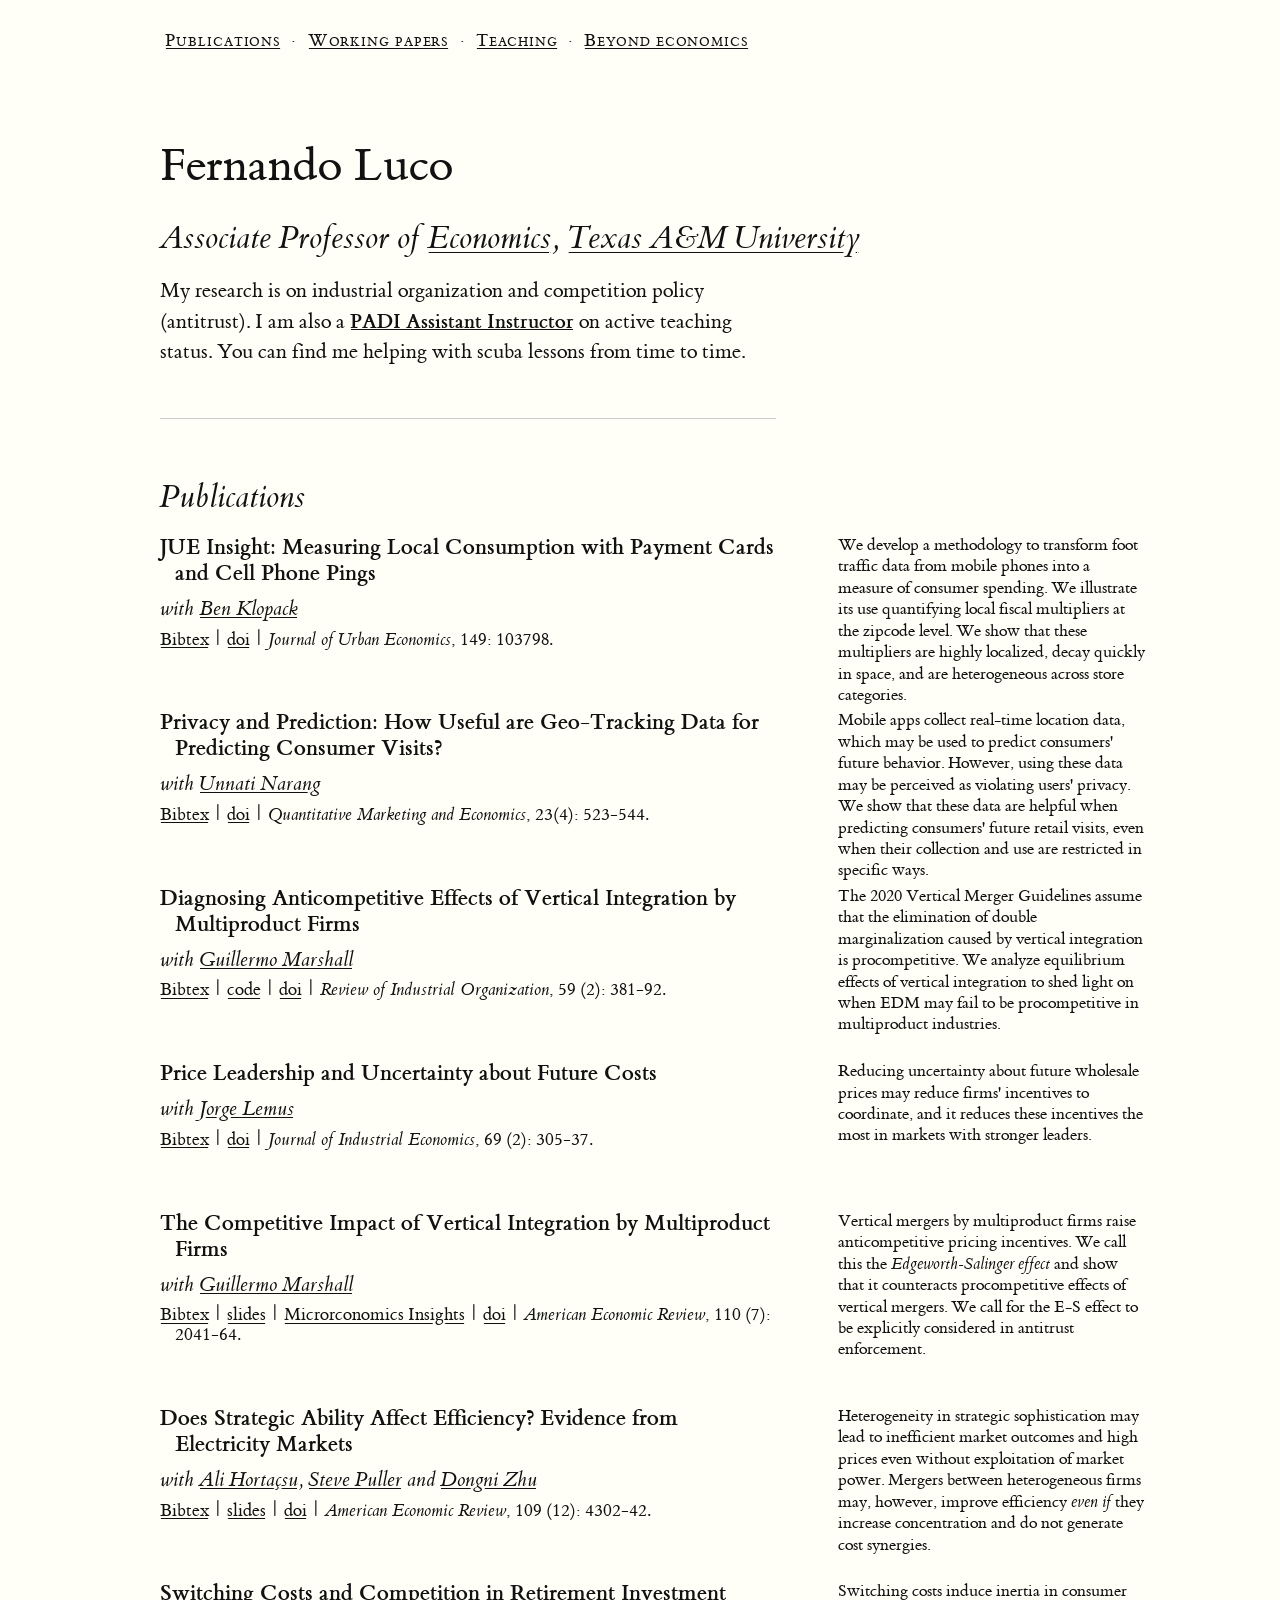
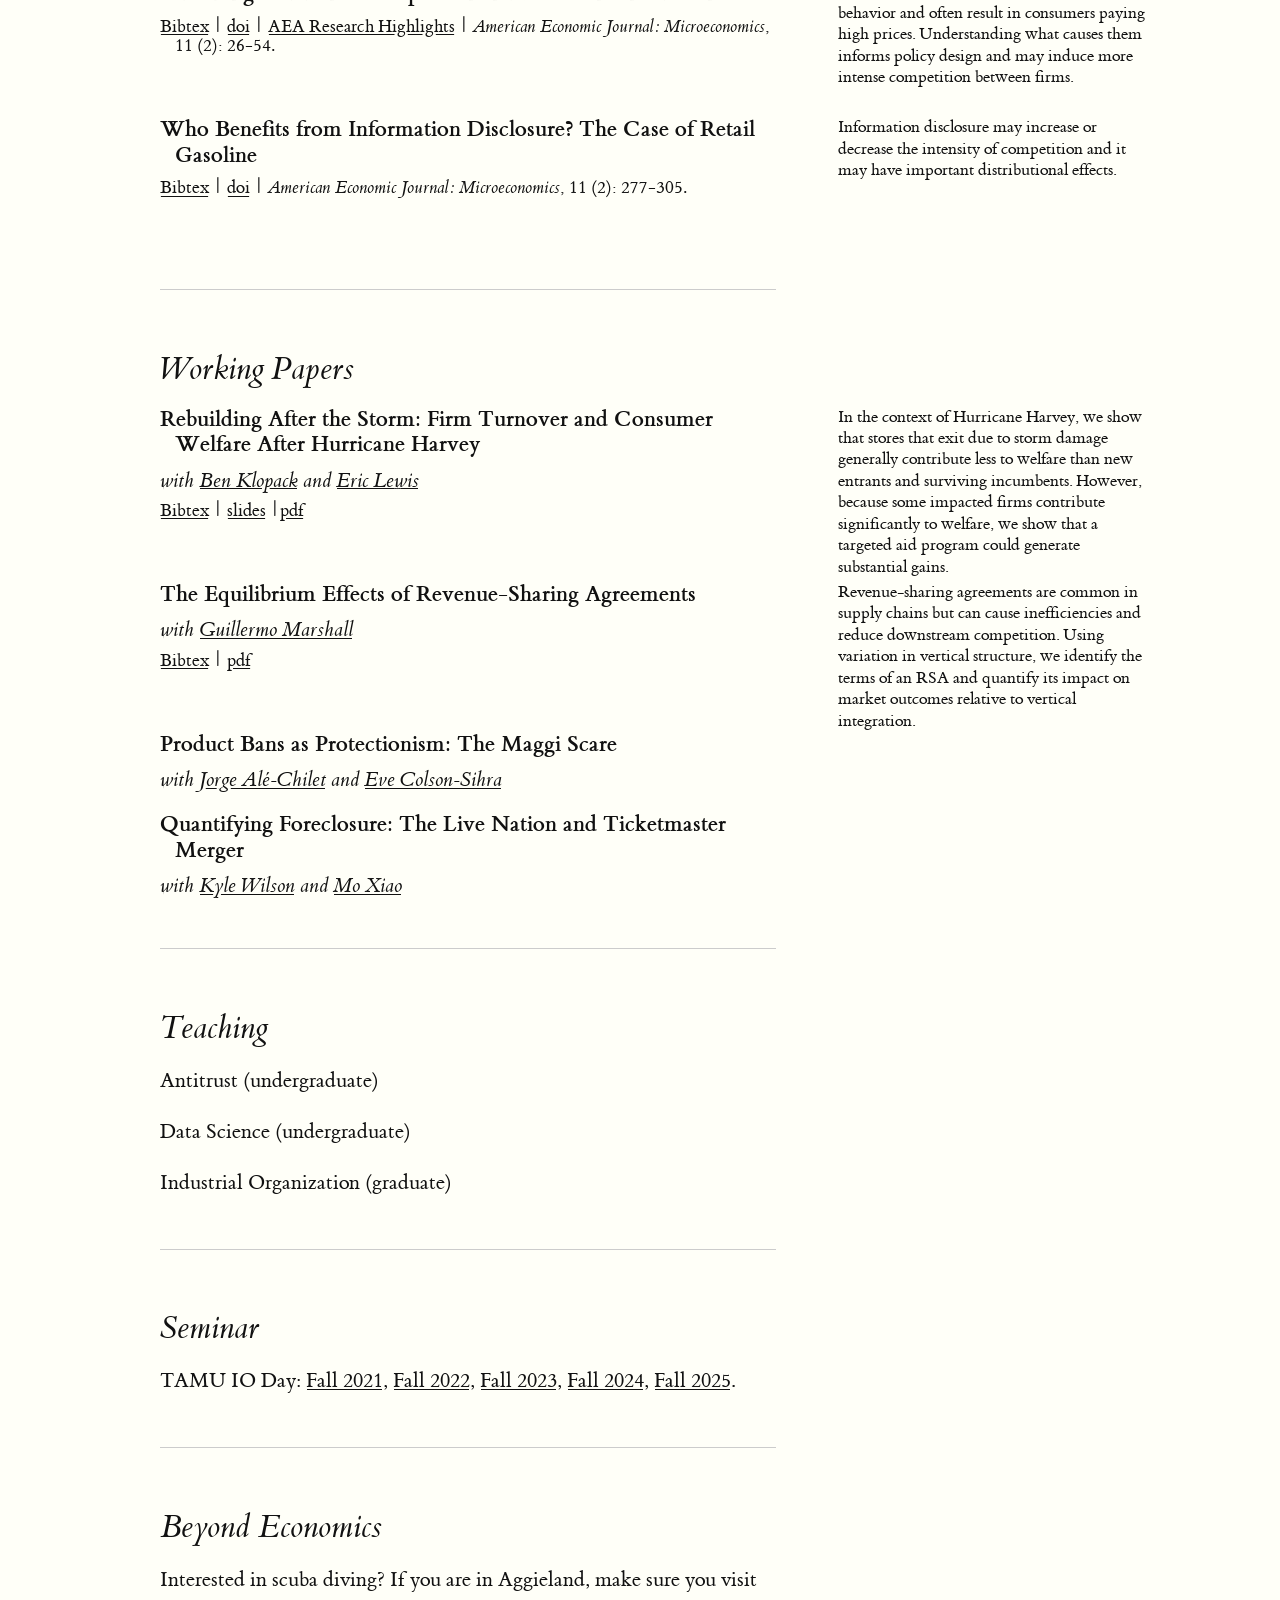
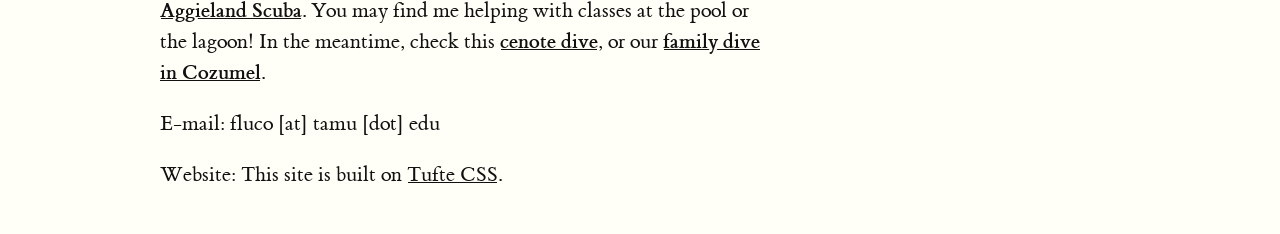
==== commit 0d36ce86: "resub 2" ====
--- a/index.html
+++ b/index.html
@@ -31,9 +31,7 @@
 
 	<h2>Associate Professor of <a href="https://econ.tamu.edu/" target="_blank">Economics</a>, <a href="https://www.tamu.edu/" target="_blank">Texas A&M University</a></h2>
 <p>
-		My research is on industrial organization and competition policy (antitrust). <!--You can learn more about me and my work
-by downloading my <a href="pdfs/Luco_cv.pdf" target = "_blank"><b>CV</b></a>, checking the papers below, or visiting
- my <a href = "https://scholar.google.com/citations?user=3PPlWd4AAAAJ&hl=en" target ="_blank"><b>Google Scholar</b></a> profile.--> I am also a <a href = "https://www.padi.com/" target ="_blank"><b>PADI Assistant Instructor</b></a> on active teaching status. You can find me helping with scuba lessons from time to time.
+		My research is on industrial organization and competition policy (antitrust). I am also a <a href = "https://www.padi.com/" target ="_blank"><b>PADI Assistant Instructor</b></a> on active teaching status. You can find me helping with scuba lessons from time to time.
 </p>
 </section>
 
@@ -183,7 +181,7 @@
     <input type="checkbox" id="mn-rsa" class="margin-toggle"/>
     <span class="marginnote">Revenue-sharing agreements are common in supply chains but can cause inefficiencies and reduce downstream competition. Using variation in vertical structure, we identify the terms of an RSA and quantify its impact on market outcomes relative to vertical integration.
     </span>
-	<span class="papertitle"><strong>The Cost of an Inefficient Vertical Contract</strong></span>
+	<span class="papertitle"><strong>The Equilibrium Effects of Revenue-Sharing Agreements</strong></span>
 	<span class="coauthors">with <a href="https://g-marshall.github.io/" target="_blank">Guillermo Marshall</a></span>
 		<span class="paperdetails">
 		<a href="pdfs/Luco.bib">Bibtex</a>
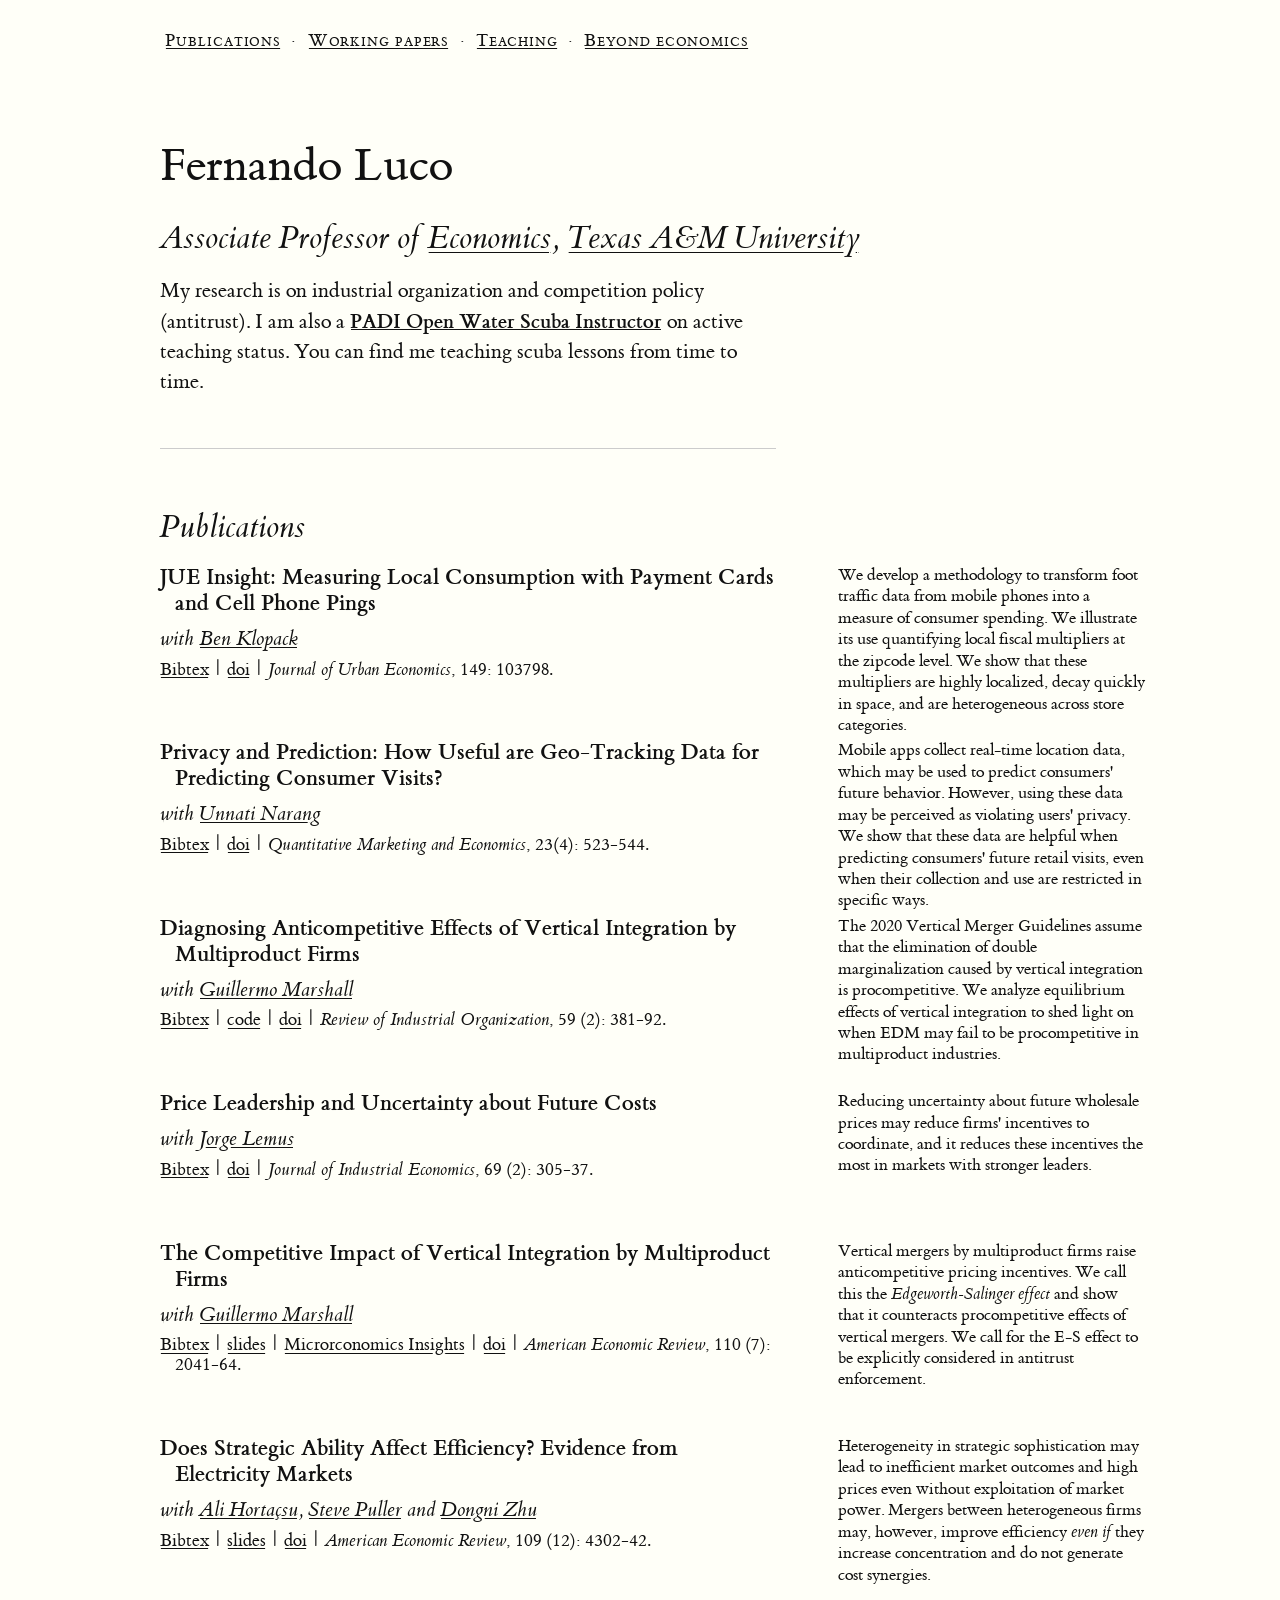
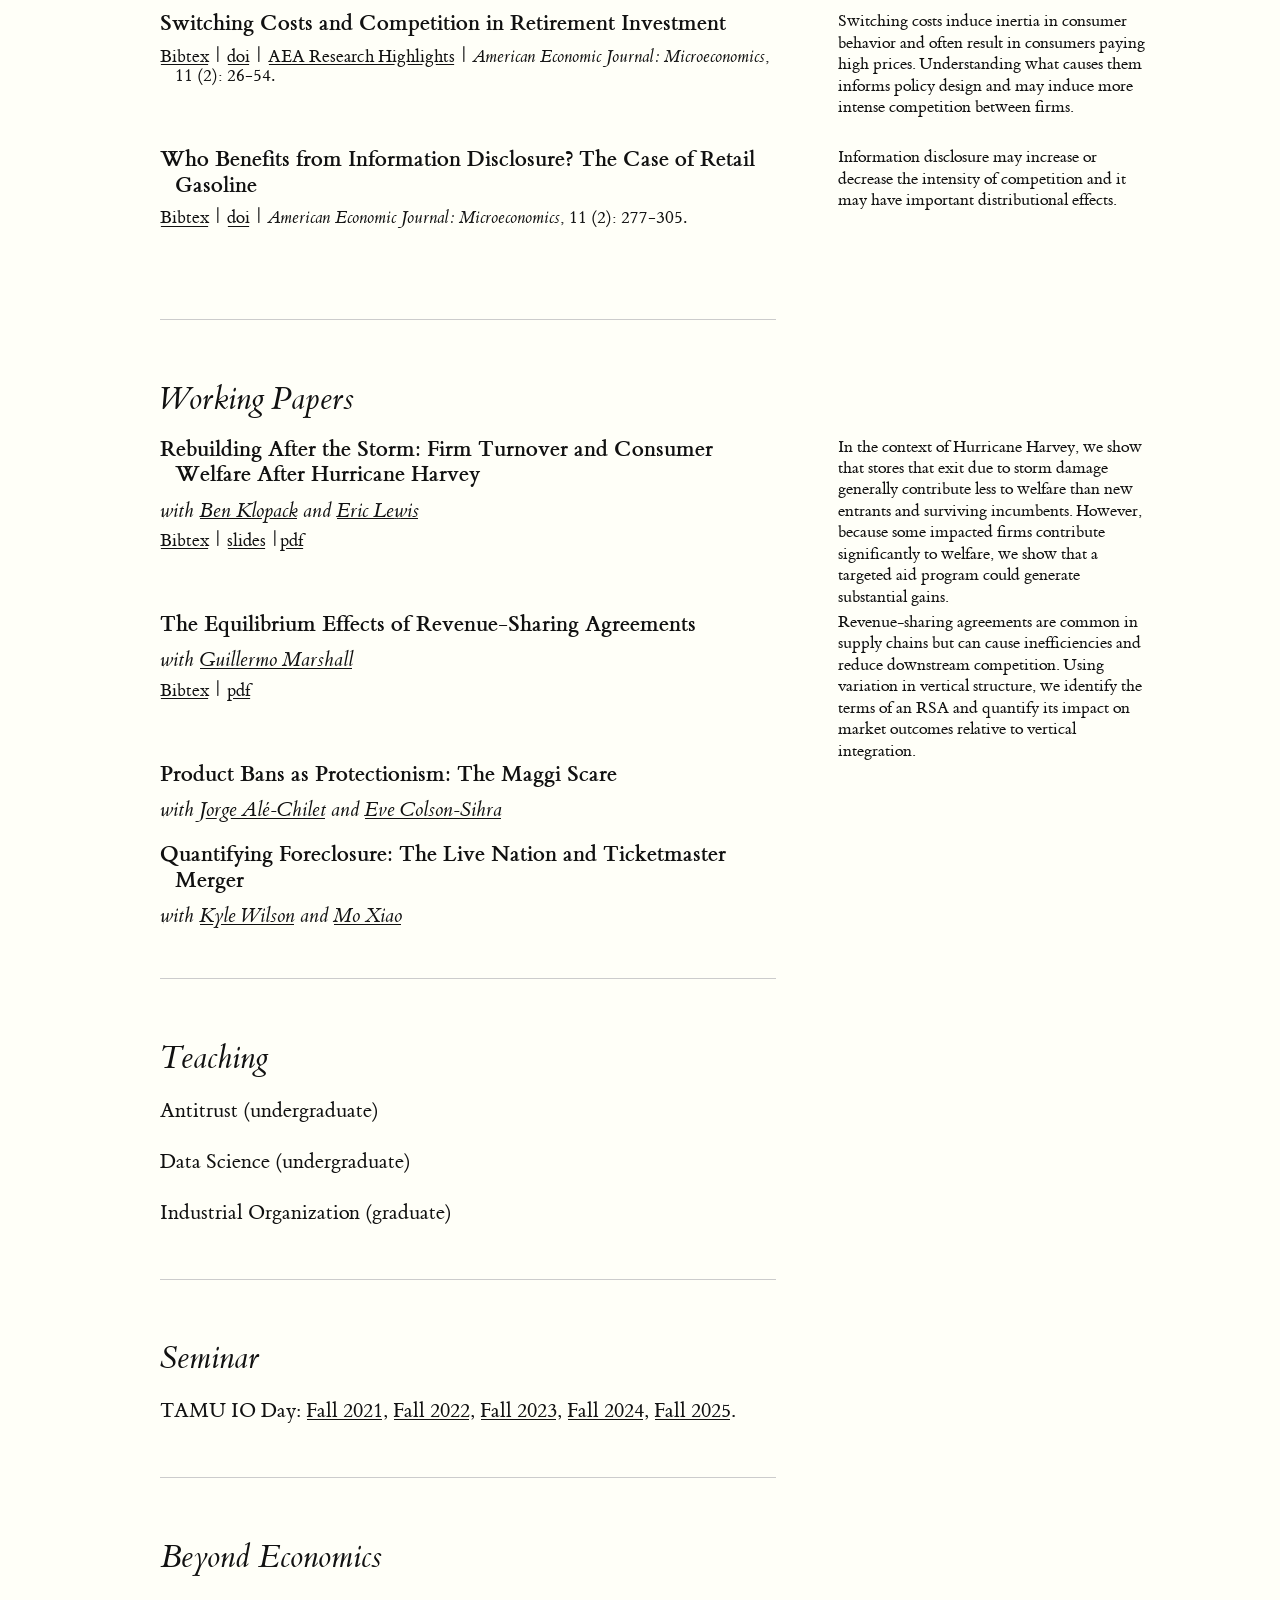
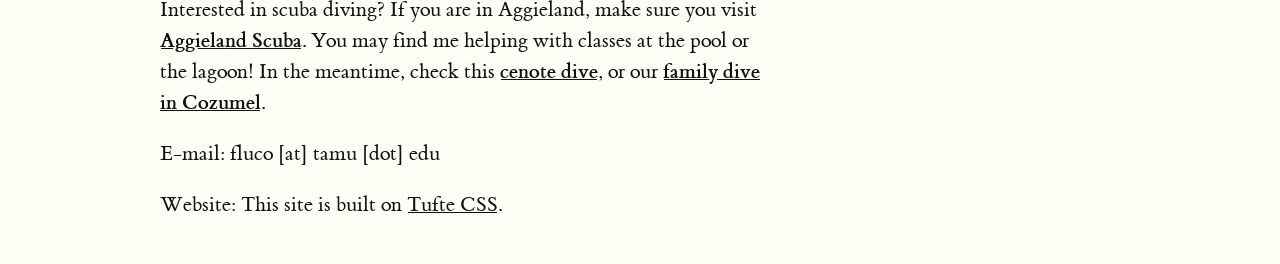
==== commit 979fa797: "fixed instruc" ====
--- a/index.html
+++ b/index.html
@@ -31,7 +31,7 @@
 
 	<h2>Associate Professor of <a href="https://econ.tamu.edu/" target="_blank">Economics</a>, <a href="https://www.tamu.edu/" target="_blank">Texas A&M University</a></h2>
 <p>
-		My research is on industrial organization and competition policy (antitrust). I am also a <a href = "https://www.padi.com/" target ="_blank"><b>PADI Assistant Instructor</b></a> on active teaching status. You can find me helping with scuba lessons from time to time.
+		My research is on industrial organization and competition policy (antitrust). I am also a <a href = "https://www.padi.com/" target ="_blank"><b>PADI Open Water Scuba Instructor</b></a> on active teaching status. You can find me teaching scuba lessons from time to time.
 </p>
 </section>
 
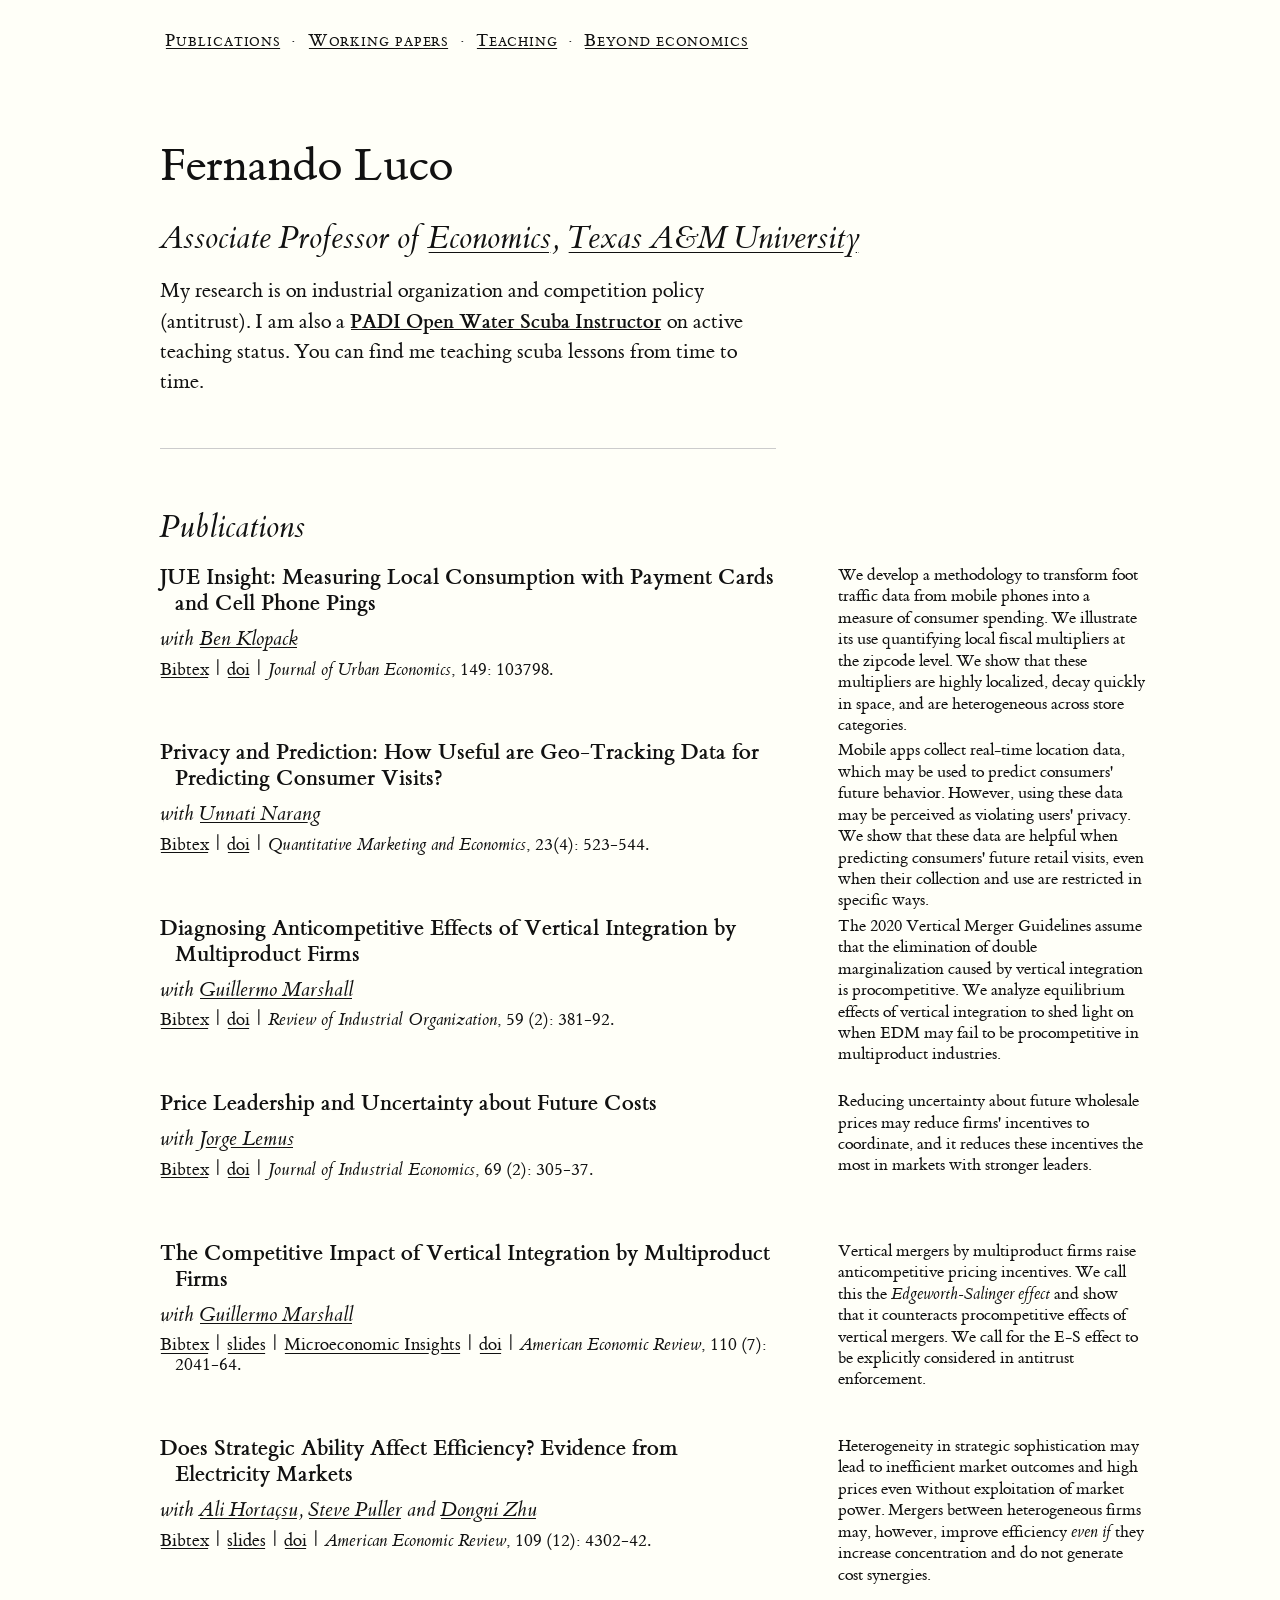
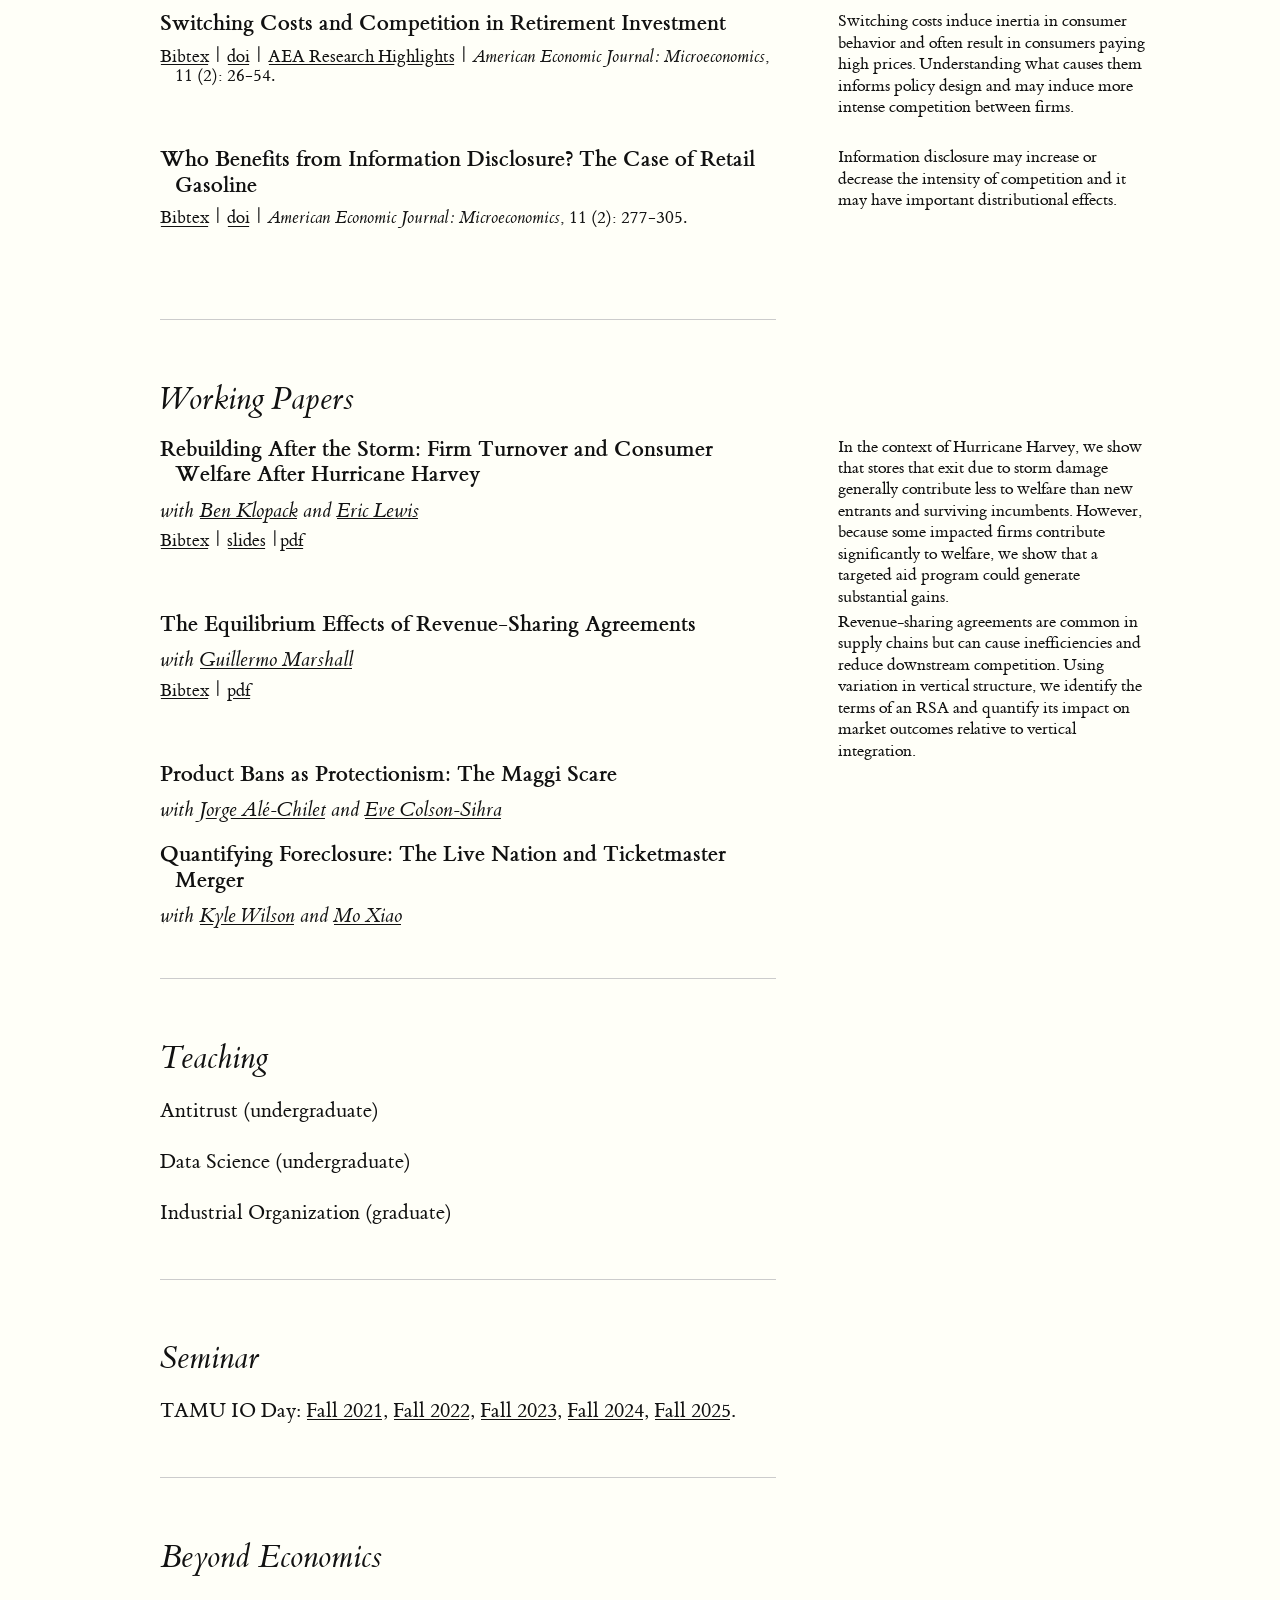
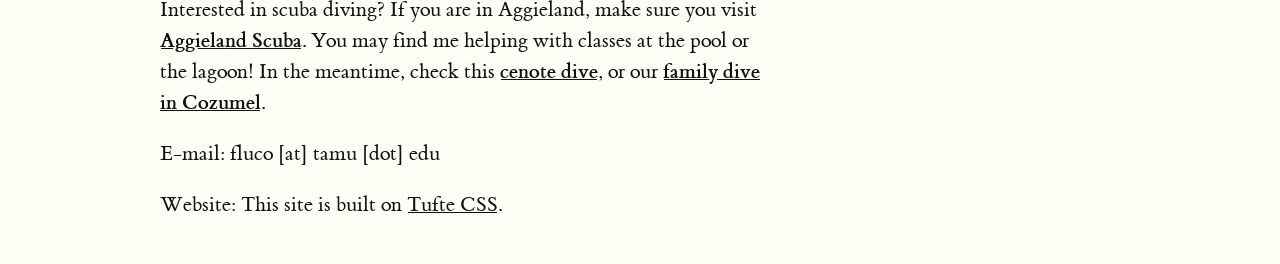
==== commit 35887fc2: "Add 404 page; remove RIO code archive and cuadernillo Old PDF URLs still get traffic from external l" ====
--- a/index.html
+++ b/index.html
@@ -75,7 +75,6 @@
 	<span class="coauthors">with <a href="https://g-marshall.github.io/" target="_blank">Guillermo Marshall</a></span>
 	<span class="paperdetails">
     <a href="pdfs/Luco.bib">Bibtex</a>
-	| <a href="pdfs/RIO_2021_MATLAB_code.zip" target="_blank">code</a>
 	| <a href="https://doi.org/10.1007/s11151-021-09823-0" target="_blank">doi</a>
 		| <i>Review of Industrial Organization</i>, 59 (2): 381-92.
 	</span>
@@ -105,7 +104,7 @@
 	<span class="paperdetails">
 		<a href="pdfs/Luco.bib">Bibtex</a>
 		| <a href="pdfs/Luco_Marshall_2020_slides.pdf" target="_blank">slides</a>
-		| <a href="https://microeconomicinsights.org/effects-of-vertical-mergers-on-competition-evidence-from-the-carbonated-drinks-industry/" target="_blank">Microrconomics Insights</a>
+		| <a href="https://microeconomicinsights.org/effects-of-vertical-mergers-on-competition-evidence-from-the-carbonated-drinks-industry/" target="_blank">Microeconomic Insights</a>
 		| <a href="https://doi.org/10.1257/aer.20180071" target="_blank">doi</a>
 		| <i>American Economic Review</i>, 110 (7): 2041-64.
 	</span>
